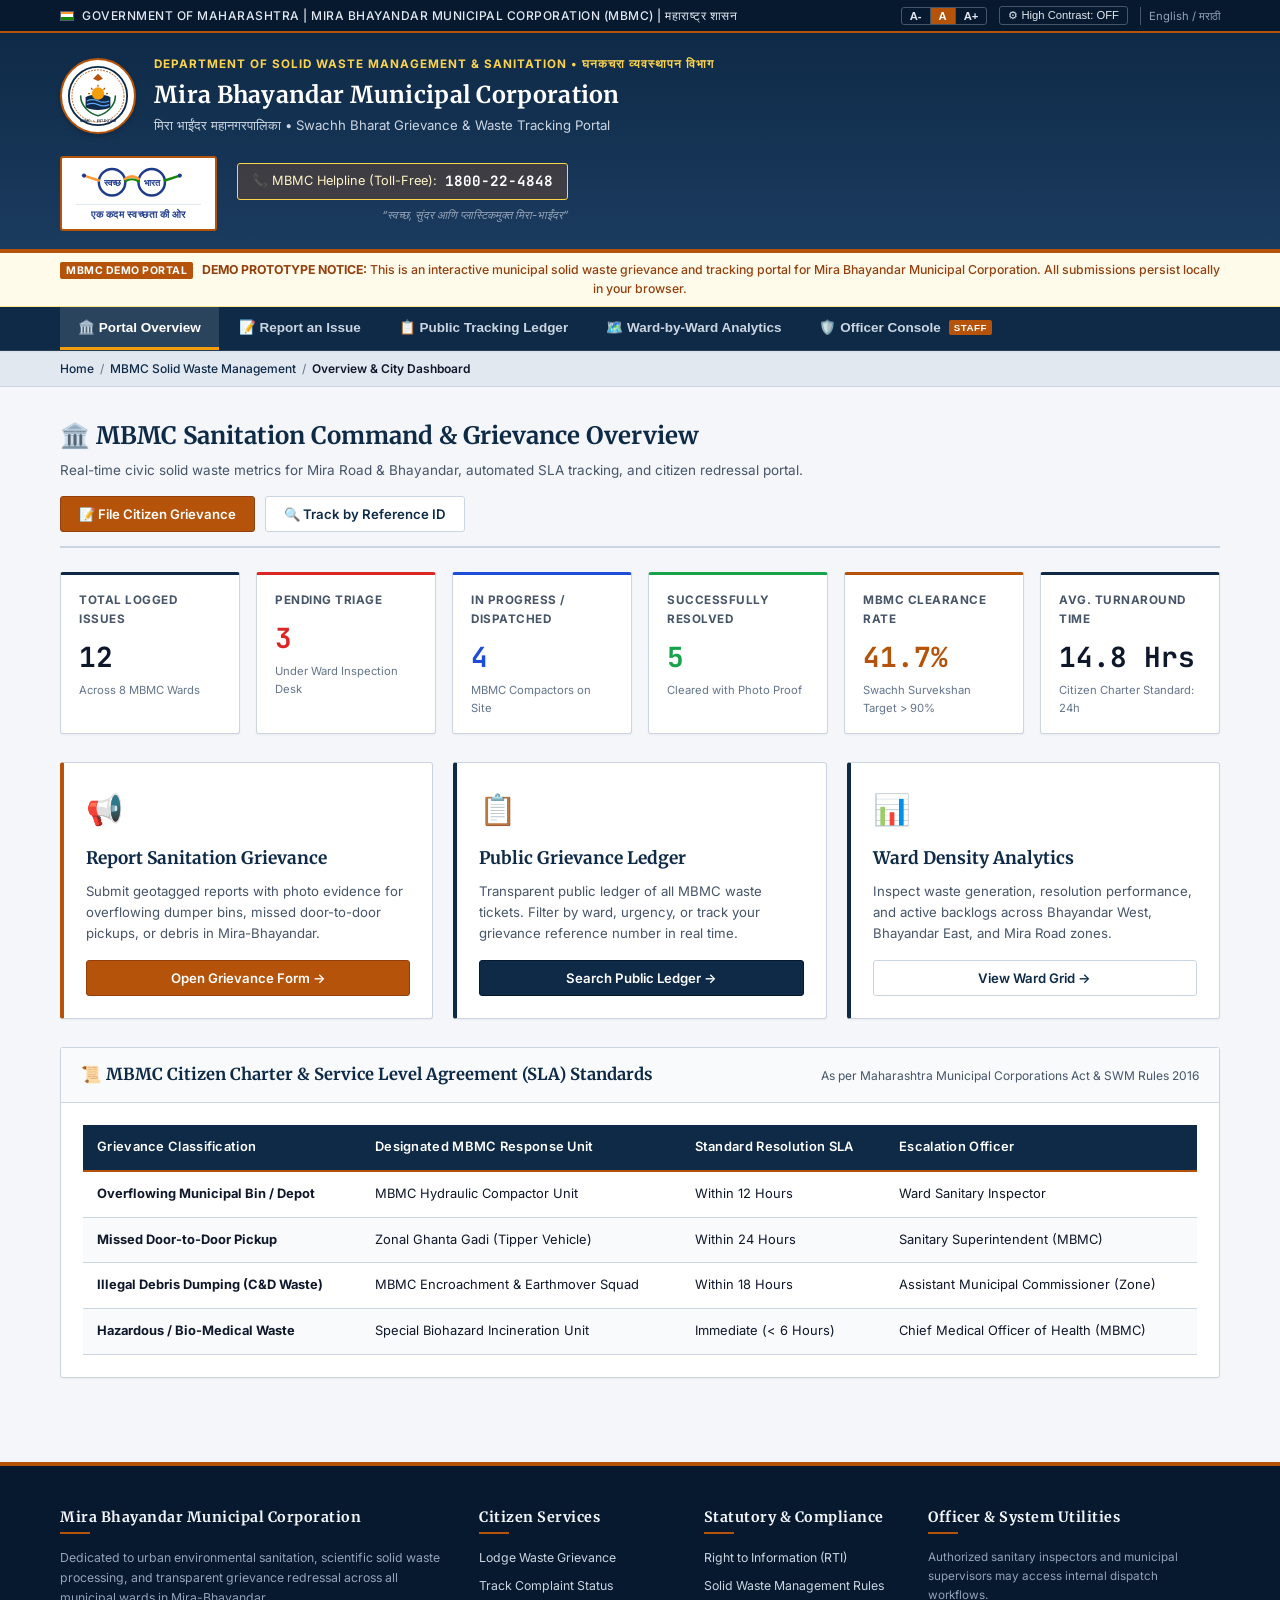
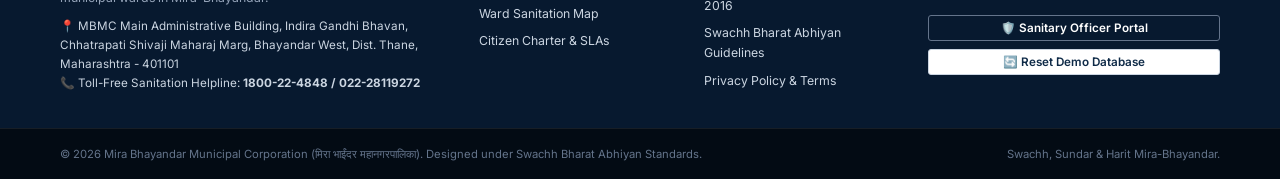
==== index.html @ be64808c "first upload" ====
<!DOCTYPE html>
<html lang="en" data-font-size="md">
<head>
  <meta charset="UTF-8">
  <meta name="viewport" content="width=device-width, initial-scale=1.0">
  <title>Mira Bhayandar Municipal Corporation - Solid Waste Management & Grievance Portal</title>
  <meta name="description" content="Official Mira Bhayandar Municipal Corporation (MBMC) Solid Waste Management Portal - Citizen Grievance Filing, Swachh Bharat Public Tracking Ledger, and Sanitary Inspector Live Monitoring System.">
  <meta name="theme-color" content="#07192f">
  
  <!-- Fonts -->
  <link rel="preconnect" href="https://fonts.googleapis.com">
  <link rel="preconnect" href="https://fonts.gstatic.com" crossorigin>
  <link href="https://fonts.googleapis.com/css2?family=Cinzel:wght@600;700;800&family=Inter:wght@400;500;600;700&family=JetBrains+Mono:wght@500;700&family=Merriweather:ital,wght@0,400;0,700;1,300&display=swap" rel="stylesheet">
  
  <!-- Styles -->
  <link rel="stylesheet" href="styles.css">
</head>
<body>
  <!-- Accessibility Skip Link -->
  <a href="#mainContent" class="skip-link">Skip to main government portal content</a>

  <!-- 1. Top Government Hierarchy & Accessibility Strip -->
  <aside class="gov-top-bar" aria-label="Official Government Header Ribbon">
    <div class="container">
      <div class="gov-hierarchy-strip">
        <span class="gov-flag-icon" title="National Civic Identity">
          <span class="flag-stripe-1"></span>
          <span class="flag-stripe-2"></span>
          <span class="flag-stripe-3"></span>
        </span>
        <span>GOVERNMENT OF MAHARASHTRA | MIRA BHAYANDAR MUNICIPAL CORPORATION (MBMC) | महाराष्ट्र शासन</span>
      </div>

      <div class="gov-accessibility-controls">
        <div class="acc-btn-group" role="group" aria-label="Font scale adjustment">
          <button class="acc-btn" id="fontScaleSm" title="Decrease font size">A-</button>
          <button class="acc-btn active" id="fontScaleMd" title="Standard font size">A</button>
          <button class="acc-btn" id="fontScaleLg" title="Increase font size">A+</button>
        </div>

        <button class="theme-toggle-btn" id="themeToggleBtn" title="Toggle high-contrast accessibility view">
          ⚙ High Contrast: OFF
        </button>

        <span style="font-size: 0.75rem; color: #94a3b8; border-left: 1px solid #475569; padding-left: 8px;">
          English / मराठी
        </span>
      </div>
    </div>
  </aside>

  <!-- 2. Official Portal Header with MBMC Crest & Clean India (Swachh Bharat) Logo -->
  <header class="gov-header" role="banner">
    <div class="container">
      <div class="header-content">
        <!-- Left: MBMC Emblem & Titles -->
        <div class="header-branding">
          <div class="emblem-wrapper" aria-hidden="true" title="Official Seal of Mira Bhayandar Municipal Corporation">
            <!-- Official MBMC Municipal Crest Emblem SVG -->
            <svg class="emblem-svg" viewBox="0 0 100 100" fill="none" xmlns="http://www.w3.org/2000/svg">
              <circle cx="50" cy="50" r="47" stroke="#0e2a47" stroke-width="3" fill="#ffffff"/>
              <circle cx="50" cy="50" r="42" stroke="#b45309" stroke-width="1.5" stroke-dasharray="3 2"/>
              <!-- Circular Seal Text Arc -->
              <path id="crestArcTop" d="M 18,50 A 32,32 0 1,1 82,50" fill="none"/>
              <path id="crestArcBottom" d="M 82,50 A 32,32 0 0,1 18,50" fill="none"/>
              <!-- Central Urban & Coastal Crest (Mira-Bhayandar Creek & Rising Sun) -->
              <path d="M30 52 C38 46, 62 46, 70 52 L70 68 C60 74, 40 74, 30 68 Z" fill="#0e2a47"/>
              <!-- Rising Sun -->
              <circle cx="50" cy="46" r="10" fill="#f59e0b"/>
              <path d="M50 32 L50 35 M39 37 L41 40 M61 37 L59 40 M34 46 L37 46 M66 46 L63 46" stroke="#b45309" stroke-width="2"/>
              <!-- Blue Marine Waves -->
              <path d="M32 58 Q 41 54, 50 58 T 68 58 M32 64 Q 41 60, 50 64 T 68 64" stroke="#60a5fa" stroke-width="2" fill="none"/>
              <!-- Floral Garland Wreath -->
              <path d="M22 50 C22 66, 36 78, 50 82 C64 78, 78 66, 78 50" stroke="#166534" stroke-width="2.5" fill="none" stroke-linecap="round"/>
              <!-- Top Kalash / Crown -->
              <path d="M42 22 L50 14 L58 22 L50 26 Z" fill="#b45309"/>
              <text x="50" y="92" font-family="'Inter', sans-serif" font-size="5.5" font-weight="bold" fill="#0e2a47" text-anchor="middle" letter-spacing="0.5">MBMC • ESTD 2002</text>
            </svg>
          </div>

          <div class="header-titles">
            <span class="gov-sub-title">DEPARTMENT OF SOLID WASTE MANAGEMENT & SANITATION • घनकचरा व्यवस्थापन विभाग</span>
            <h1 class="gov-main-title">Mira Bhayandar Municipal Corporation</h1>
            <span class="gov-department-title">मिरा भाईंदर महानगरपालिका • Swachh Bharat Grievance & Waste Tracking Portal</span>
          </div>
        </div>

        <!-- Right: Clean India Logo & Helpline Badge -->
        <div class="header-meta-group">
          <!-- Official Clean India / Swachh Bharat Mission Logo -->
          <div class="clean-india-logo-box" title="Clean India Mission / स्वच्छ भारत अभियान">
            <svg class="clean-india-svg" viewBox="0 0 140 46" fill="none" xmlns="http://www.w3.org/2000/svg">
              <!-- Gandhi's Iconic Round Spectacles -->
              <!-- Left Circle (Lens) with 'स्वच्छ' -->
              <circle cx="38" cy="22" r="16" stroke="#1e3a8a" stroke-width="3" fill="#ffffff"/>
              <text x="38" y="27" font-family="'Inter', 'Arial', sans-serif" font-size="11" font-weight="900" fill="#1e3a8a" text-anchor="middle">स्वच्छ</text>
              
              <!-- Right Circle (Lens) with 'भारत' -->
              <circle cx="86" cy="22" r="16" stroke="#1e3a8a" stroke-width="3" fill="#ffffff"/>
              <text x="86" y="27" font-family="'Inter', 'Arial', sans-serif" font-size="11" font-weight="900" fill="#1e3a8a" text-anchor="middle">भारत</text>
              
              <!-- Spectacle Bridge in Saffron / White / Green -->
              <path d="M54 18 Q 62 12, 70 18" stroke="#ff9933" stroke-width="3.5" stroke-linecap="round" fill="none"/>
              <path d="M54 21 Q 62 16, 70 21" stroke="#138808" stroke-width="2.5" stroke-linecap="round" fill="none"/>
              
              <!-- Left & Right Temples / Frame Arms -->
              <path d="M22 20 L4 14" stroke="#ff9933" stroke-width="3" stroke-linecap="round"/>
              <path d="M102 20 L120 14" stroke="#138808" stroke-width="3" stroke-linecap="round"/>
              <circle cx="4" cy="14" r="2.5" fill="#1e3a8a"/>
              <circle cx="120" cy="14" r="2.5" fill="#1e3a8a"/>
            </svg>
            <div class="clean-india-tagline">एक कदम स्वच्छता की ओर</div>
          </div>

          <div class="header-meta">
            <div class="emergency-helpline-badge">
              <span>📞 MBMC Helpline (Toll-Free):</span>
              <span class="helpline-number">1800-22-4848</span>
            </div>
            <span class="header-tagline">“स्वच्छ, सुंदर आणि प्लास्टिकमुक्त मिरा-भाईंदर”</span>
          </div>
        </div>
      </div>
    </div>
  </header>

  <!-- 3. Prototype Disclaimer Banner -->
  <section class="gov-disclaimer-strip" role="region" aria-label="Demonstration Notice">
    <div class="container">
      <span class="disclaimer-badge">MBMC Demo Portal</span>
      <strong>DEMO PROTOTYPE NOTICE:</strong> This is an interactive municipal solid waste grievance and tracking portal for Mira Bhayandar Municipal Corporation. All submissions persist locally in your browser.
    </div>
  </section>

  <!-- 4. Navigation Menu -->
  <nav class="gov-navbar" aria-label="Portal Primary Navigation">
    <div class="container">
      <ul class="nav-tabs-list" role="tablist">
        <li class="nav-tab-item" role="presentation">
          <button class="nav-tab-link active" data-view="overview" role="tab" aria-selected="true">
            🏛️ Portal Overview
          </button>
        </li>
        <li class="nav-tab-item" role="presentation">
          <button class="nav-tab-link" data-view="report" role="tab" aria-selected="false">
            📝 Report an Issue
          </button>
        </li>
        <li class="nav-tab-item" role="presentation">
          <button class="nav-tab-link" data-view="ledger" role="tab" aria-selected="false">
            📋 Public Tracking Ledger
          </button>
        </li>
        <li class="nav-tab-item" role="presentation">
          <button class="nav-tab-link" data-view="analytics" role="tab" aria-selected="false">
            🗺️ Ward-by-Ward Analytics
          </button>
        </li>
        <li class="nav-tab-item" role="presentation">
          <button class="nav-tab-link" data-view="officer" role="tab" aria-selected="false">
            🛡️ Officer Console <span class="officer-badge-nav">Staff</span>
          </button>
        </li>
      </ul>
    </div>
  </nav>

  <!-- Breadcrumbs -->
  <div class="breadcrumb-bar" aria-label="Breadcrumb trail">
    <div class="container">
      <ol class="breadcrumb-list">
        <li class="breadcrumb-item"><a href="javascript:void(0)" onclick="app.switchView('overview')">Home</a></li>
        <li class="breadcrumb-separator">/</li>
        <li class="breadcrumb-item"><a href="javascript:void(0)" onclick="app.switchView('overview')">MBMC Solid Waste Management</a></li>
        <li class="breadcrumb-separator">/</li>
        <li class="breadcrumb-item active" id="breadcrumbCurrent">Overview & City Dashboard</li>
      </ol>
    </div>
  </div>

  <!-- 5. Main Application Content Area -->
  <main class="main-content" id="mainContent">
    <div class="container">

      <!-- ==========================================
           VIEW 1: PORTAL OVERVIEW & CITY STATS
           ========================================== -->
      <section class="portal-view active-view" id="view-overview" aria-labelledby="headingOverview">
        <div class="gov-page-header">
          <div class="page-title-group">
            <h1 id="headingOverview">🏛️ MBMC Sanitation Command & Grievance Overview</h1>
            <p>Real-time civic solid waste metrics for Mira Road & Bhayandar, automated SLA tracking, and citizen redressal portal.</p>
          </div>
          <div class="page-actions">
            <button class="gov-btn gov-btn-gold" data-navigate-view="report">
              📝 File Citizen Grievance
            </button>
            <button class="gov-btn gov-btn-secondary" data-navigate-view="ledger">
              🔍 Track by Reference ID
            </button>
          </div>
        </div>

        <!-- Municipal KPIs Grid -->
        <div class="stats-summary-grid" aria-label="Municipal Key Performance Indicators">
          <div class="kpi-card">
            <div class="kpi-label">Total Logged Issues</div>
            <div class="kpi-value" id="kpiTotal">12</div>
            <div class="kpi-subtext">Across 8 MBMC Wards</div>
          </div>
          <div class="kpi-card kpi-pending">
            <div class="kpi-label">Pending Triage</div>
            <div class="kpi-value" id="kpiPending" style="color: var(--urgency-critical);">3</div>
            <div class="kpi-subtext">Under Ward Inspection Desk</div>
          </div>
          <div class="kpi-card kpi-progress">
            <div class="kpi-label">In Progress / Dispatched</div>
            <div class="kpi-value" id="kpiProgress" style="color: var(--gov-blue-accent);">4</div>
            <div class="kpi-subtext">MBMC Compactors on Site</div>
          </div>
          <div class="kpi-card kpi-resolved">
            <div class="kpi-label">Successfully Resolved</div>
            <div class="kpi-value" id="kpiResolved" style="color: #16a34a;">5</div>
            <div class="kpi-subtext">Cleared with Photo Proof</div>
          </div>
          <div class="kpi-card kpi-rate">
            <div class="kpi-label">MBMC Clearance Rate</div>
            <div class="kpi-value" id="kpiRate" style="color: var(--gov-gold);">41.7%</div>
            <div class="kpi-subtext">Swachh Survekshan Target > 90%</div>
          </div>
          <div class="kpi-card">
            <div class="kpi-label">Avg. Turnaround Time</div>
            <div class="kpi-value" id="kpiAvgTime">14.8 Hrs</div>
            <div class="kpi-subtext">Citizen Charter Standard: 24h</div>
          </div>
        </div>

        <!-- Quick Action Cards -->
        <div class="quick-actions-grid">
          <div class="action-card card-accent-gold">
            <div>
              <div class="action-card-icon">📢</div>
              <h3>Report Sanitation Grievance</h3>
              <p>Submit geotagged reports with photo evidence for overflowing dumper bins, missed door-to-door pickups, or debris in Mira-Bhayandar.</p>
            </div>
            <button class="gov-btn gov-btn-gold" data-navigate-view="report">
              Open Grievance Form &rarr;
            </button>
          </div>

          <div class="action-card">
            <div>
              <div class="action-card-icon">📋</div>
              <h3>Public Grievance Ledger</h3>
              <p>Transparent public ledger of all MBMC waste tickets. Filter by ward, urgency, or track your grievance reference number in real time.</p>
            </div>
            <button class="gov-btn gov-btn-primary" data-navigate-view="ledger">
              Search Public Ledger &rarr;
            </button>
          </div>

          <div class="action-card">
            <div>
              <div class="action-card-icon">📊</div>
              <h3>Ward Density Analytics</h3>
              <p>Inspect waste generation, resolution performance, and active backlogs across Bhayandar West, Bhayandar East, and Mira Road zones.</p>
            </div>
            <button class="gov-btn gov-btn-secondary" data-navigate-view="analytics">
              View Ward Grid &rarr;
            </button>
          </div>
        </div>

        <!-- Citizen Charter Commitment Section -->
        <div class="gov-card">
          <div class="gov-card-header">
            <h2 class="gov-card-title">📜 MBMC Citizen Charter & Service Level Agreement (SLA) Standards</h2>
            <span style="font-size: 0.8rem; color: var(--text-muted);">As per Maharashtra Municipal Corporations Act & SWM Rules 2016</span>
          </div>
          <div class="gov-card-body">
            <div class="gov-table-wrapper">
              <table class="gov-table">
                <thead>
                  <tr>
                    <th>Grievance Classification</th>
                    <th>Designated MBMC Response Unit</th>
                    <th>Standard Resolution SLA</th>
                    <th>Escalation Officer</th>
                  </tr>
                </thead>
                <tbody>
                  <tr>
                    <td><strong>Overflowing Municipal Bin / Depot</strong></td>
                    <td>MBMC Hydraulic Compactor Unit</td>
                    <td>Within 12 Hours</td>
                    <td>Ward Sanitary Inspector</td>
                  </tr>
                  <tr>
                    <td><strong>Missed Door-to-Door Pickup</strong></td>
                    <td>Zonal Ghanta Gadi (Tipper Vehicle)</td>
                    <td>Within 24 Hours</td>
                    <td>Sanitary Superintendent (MBMC)</td>
                  </tr>
                  <tr>
                    <td><strong>Illegal Debris Dumping (C&D Waste)</strong></td>
                    <td>MBMC Encroachment & Earthmover Squad</td>
                    <td>Within 18 Hours</td>
                    <td>Assistant Municipal Commissioner (Zone)</td>
                  </tr>
                  <tr>
                    <td><strong>Hazardous / Bio-Medical Waste</strong></td>
                    <td>Special Biohazard Incineration Unit</td>
                    <td>Immediate (< 6 Hours)</td>
                    <td>Chief Medical Officer of Health (MBMC)</td>
                  </tr>
                </tbody>
              </table>
            </div>
          </div>
        </div>
      </section>

      <!-- ==========================================
           VIEW 2: CITIZEN REPORT AN ISSUE
           ========================================== -->
      <section class="portal-view" id="view-report" aria-labelledby="headingReport">
        <div class="gov-page-header">
          <div class="page-title-group">
            <h1 id="headingReport">📝 Citizen Grievance Redressal Form (Report Waste)</h1>
            <p>Lodge an official civic grievance regarding solid waste management, littering, or bin maintenance in Mira-Bhayandar.</p>
          </div>
        </div>

        <div class="gov-alert gov-alert-info" role="alert">
          <span style="font-size: 1.2rem;">ℹ️</span>
          <div>
            <strong>Official Submission Notice:</strong> Every grievance filed generates an authentic MBMC Reference ID (e.g. <code>MBMC-2026-00231</code>). You will receive an official acknowledgement receipt to monitor inspection and clearance.
          </div>
        </div>

        <form id="citizenReportForm" class="gov-card" style="padding: 24px;">
          
          <!-- Section 1: Grievant Contact Information -->
          <div class="form-section-block">
            <div class="form-section-legend">
              <span>👤 1. Grievant Identification Details</span>
            </div>

            <div class="form-group" style="margin-bottom: 12px;">
              <label class="form-checkbox-label">
                <input type="checkbox" id="isAnonymous">
                <strong>File Anonymously</strong> (Do not display citizen personal identity on the public tracking ledger)
              </label>
            </div>

            <div class="form-grid-2col">
              <div class="form-group" id="citizenNameGroup">
                <label for="citizenName" class="form-label">Full Name of Citizen / Grievant</label>
                <input type="text" id="citizenName" class="form-input" placeholder="e.g. Anand Kulkarni" autocomplete="name">
                <span class="form-helper-text">Official name for municipal communication records</span>
              </div>

              <div class="form-group" id="citizenPhoneGroup">
                <label for="citizenPhone" class="form-label">Mobile Contact Number (For SMS Status Updates)</label>
                <input type="tel" id="citizenPhone" class="form-input" placeholder="e.g. +91 98201 23456" autocomplete="tel">
                <span class="form-helper-text">SMS alert dispatched when MBMC sanitation crew clears the site</span>
              </div>
            </div>
          </div>

          <!-- Section 2: Ward & Location -->
          <div class="form-section-block">
            <div class="form-section-legend">
              <span>📍 2. MBMC Ward Location & Landmark Details</span>
            </div>

            <div class="form-grid-2col">
              <div class="form-group">
                <label for="reportWard" class="form-label">
                  Municipal Ward / Administrative Zone <span class="form-label-required">*</span>
                </label>
                <select id="reportWard" class="form-select" required>
                  <option value="" disabled selected>-- Select MBMC Ward --</option>
                  <option value="Ward 1 - Bhayandar West (Uttan / Rai / Morva)">Ward 1 - Bhayandar West (Uttan Coastal / Rai / Morva)</option>
                  <option value="Ward 2 - Bhayandar West (Maxus Mall / 60 Feet Rd)">Ward 2 - Bhayandar West (Maxus Mall / 60 Feet Rd / Mandvi)</option>
                  <option value="Ward 3 - Bhayandar East (Station Rd / Jesal Park)">Ward 3 - Bhayandar East (Station Rd / Jesal Park / Navghar)</option>
                  <option value="Ward 4 - Bhayandar East (Indralok / Cabin Rd)">Ward 4 - Bhayandar East (Indralok / Cabin Rd / Goddev)</option>
                  <option value="Ward 5 - Mira Road East (Naya Nagar / Shanti Nagar)">Ward 5 - Mira Road East (Naya Nagar / Shanti Nagar / Lodha)</option>
                  <option value="Ward 6 - Mira Road East (Kanakia / Beverly Park)">Ward 6 - Mira Road East (Kanakia Park / Beverly Park / Jangid)</option>
                  <option value="Ward 7 - Mira Road East (Kashimira / WE Highway)">Ward 7 - Mira Road East (Kashimira / Western Express Highway / Hatkesh)</option>
                  <option value="Ward 8 - Mira Road (Silver Park / Poonam Sagar)">Ward 8 - Mira Road (Silver Park / Poonam Sagar / Pleasant Park)</option>
                </select>
                <span class="form-helper-text">Assigns grievance to designated MBMC Zonal Sanitary Inspector</span>
              </div>

              <div class="form-group">
                <label for="reportLocation" class="form-label">
                  Exact Street Address / Prominent Landmark <span class="form-label-required">*</span>
                </label>
                <div class="input-with-button">
                  <input type="text" id="reportLocation" class="form-input" placeholder="e.g. Near Maxus Mall Flyover, 60 Feet Road, Bhayandar West" required>
                  <button type="button" class="gov-btn gov-btn-secondary" id="gpsHelperBtn" style="white-space: nowrap;">
                    📍 Detect GPS
                  </button>
                </div>
                <span class="form-helper-text">Specific landmark aids MBMC compactor trucks in locating the garbage site</span>
              </div>
            </div>
          </div>

          <!-- Section 3: Issue Classification & Urgency -->
          <div class="form-section-block">
            <div class="form-section-legend">
              <span>🗑️ 3. Waste Category & Urgency Classification</span>
            </div>

            <div class="form-grid-2col">
              <div class="form-group">
                <label for="reportCategory" class="form-label">
                  Primary Grievance Category <span class="form-label-required">*</span>
                </label>
                <select id="reportCategory" class="form-select" required>
                  <option value="" disabled selected>-- Select Grievance Type --</option>
                  <option value="Overflowing Municipal Bin">🗑️ Overflowing Municipal Bin / Community Depot</option>
                  <option value="Missed Garbage Pickup">🚛 Missed Door-to-Door Ghanta Gadi Pickup</option>
                  <option value="Illegal Dumping / Debris">⚠️ Illegal Debris / Construction Material Dumping</option>
                  <option value="Damaged / Missing Bin">🔧 Damaged or Stolen Public Litter Bin</option>
                  <option value="Hazardous / Medical Waste">☣️ Hazardous / Bio-Medical Clinic Waste</option>
                  <option value="Blocked Storm Drain Silt">🌊 Blocked Gutter / Roadside Nallah Silt Overflow</option>
                </select>
              </div>

              <div class="form-group">
                <label class="form-label">
                  Civic Priority / Urgency Level <span class="form-label-required">*</span>
                </label>
                <div class="urgency-radio-grid">
                  <label class="urgency-radio-label">
                    <input type="radio" name="reportUrgency" value="Low">
                    <span><strong>Low</strong> (48h SLA)</span>
                  </label>
                  <label class="urgency-radio-label selected-medium">
                    <input type="radio" name="reportUrgency" value="Medium" checked>
                    <span><strong>Medium</strong> (24h SLA)</span>
                  </label>
                  <label class="urgency-radio-label">
                    <input type="radio" name="reportUrgency" value="High">
                    <span><strong>High</strong> (12h SLA)</span>
                  </label>
                  <label class="urgency-radio-label">
                    <input type="radio" name="reportUrgency" value="Critical">
                    <span style="color: var(--urgency-critical);"><strong>Critical</strong> (6h SLA)</span>
                  </label>
                </div>
              </div>
            </div>

            <div class="form-group">
              <label for="reportDescription" class="form-label">
                Detailed Incident Description & Remarks <span class="form-label-required">*</span>
              </label>
              <textarea id="reportDescription" class="form-textarea" placeholder="Please describe the issue in detail: how long the waste has accumulated, approximate volume, whether stray animals or odor are present..." required></textarea>
            </div>
          </div>

          <!-- Section 4: Photographic Evidence -->
          <div class="form-section-block">
            <div class="form-section-legend">
              <span>📷 4. Photographic Evidence (Optional / Recommended)</span>
            </div>

            <div class="upload-dropzone" id="uploadDropzone" tabindex="0" role="button" aria-label="Upload site photo">
              <input type="file" id="reportPhoto" accept="image/*" style="display: none;">
              <div class="upload-dropzone-inner">
                <div style="font-size: 2rem;">📸</div>
                <div style="font-weight: 600; color: var(--gov-navy);">Click to Upload Photo or Drag & Drop File Here</div>
                <div style="font-size: 0.78rem; color: var(--text-muted);">Supports JPG, PNG, WebP (Max 5MB). Photo geotag is embedded automatically.</div>
              </div>
            </div>

            <div class="upload-preview-container" id="uploadPreviewContainer">
              <img src="" alt="Evidence Preview" class="upload-preview-img" id="uploadPreviewImg">
              <div class="upload-preview-meta" id="uploadPreviewMeta"></div>
              <button type="button" class="gov-btn gov-btn-secondary gov-btn-sm" id="removePhotoBtn">Remove Photo</button>
            </div>
          </div>

          <!-- Submit Buttons -->
          <div style="display: flex; justify-content: space-between; align-items: center; flex-wrap: wrap; gap: 12px; margin-top: 10px;">
            <div style="font-size: 0.78rem; color: var(--text-light);">
              By submitting, you certify that this information is accurate under MBMC public grievance regulations.
            </div>
            <div style="display: flex; gap: 10px;">
              <button type="reset" class="gov-btn gov-btn-secondary">Clear Form</button>
              <button type="submit" class="gov-btn gov-btn-gold">
                🏛️ Submit Grievance to MBMC
              </button>
            </div>
          </div>

        </form>
      </section>

      <!-- ==========================================
           VIEW 3: PUBLIC TRACKING LEDGER
           ========================================== -->
      <section class="portal-view" id="view-ledger" aria-labelledby="headingLedger">
        <div class="gov-page-header">
          <div class="page-title-group">
            <h1 id="headingLedger">📋 MBMC Public Waste Grievance Tracking Ledger</h1>
            <p>Transparent public municipal ledger. Search and verify live field status across Mira Road and Bhayandar.</p>
          </div>
          <div class="page-actions">
            <button class="gov-btn gov-btn-secondary" id="exportCsvBtn" title="Download official ledger CSV">
              📥 Export Ledger (CSV)
            </button>
            <button class="gov-btn gov-btn-secondary" id="printLedgerBtn" title="Print official ledger document">
              🖨️ Print Ledger
            </button>
          </div>
        </div>

        <!-- Filter & Search Toolbar -->
        <div class="ledger-filter-card">
          <div class="filter-grid">
            <div class="form-group" style="margin-bottom: 0;">
              <label for="ledgerSearch" class="form-label">Search Reference ID / Location / Keyword</label>
              <input type="text" id="ledgerSearch" class="form-input" placeholder="e.g. MBMC-2026-00101, Kanakia, Maxus, Uttan...">
            </div>

            <div class="form-group" style="margin-bottom: 0;">
              <label for="filterWard" class="form-label">Filter by MBMC Ward</label>
              <select id="filterWard" class="form-select">
                <option value="All">All MBMC Wards</option>
                <option value="Ward 1">Ward 1 (Uttan / Rai / Morva)</option>
                <option value="Ward 2">Ward 2 (Maxus Mall / 60 Feet Rd)</option>
                <option value="Ward 3">Ward 3 (Station Rd / Jesal Park)</option>
                <option value="Ward 4">Ward 4 (Indralok / Cabin Rd)</option>
                <option value="Ward 5">Ward 5 (Naya Nagar / Shanti Nagar)</option>
                <option value="Ward 6">Ward 6 (Kanakia / Beverly Park)</option>
                <option value="Ward 7">Ward 7 (Kashimira / WE Highway)</option>
                <option value="Ward 8">Ward 8 (Silver Park / Poonam Sagar)</option>
              </select>
            </div>

            <div class="form-group" style="margin-bottom: 0;">
              <label for="filterStatus" class="form-label">Filter by Status</label>
              <select id="filterStatus" class="form-select">
                <option value="All">All Statuses</option>
                <option value="Pending">Pending Review</option>
                <option value="In Progress">In Progress</option>
                <option value="Resolved">Resolved</option>
              </select>
            </div>

            <div class="form-group" style="margin-bottom: 0;">
              <label for="filterUrgency" class="form-label">Filter Priority</label>
              <select id="filterUrgency" class="form-select">
                <option value="All">All Priorities</option>
                <option value="Critical">Critical</option>
                <option value="High">High</option>
                <option value="Medium">Medium</option>
                <option value="Low">Low</option>
              </select>
            </div>

            <div style="display: flex; gap: 8px;">
              <button type="button" class="gov-btn gov-btn-secondary" id="filterResetBtn" title="Clear search filters">
                Reset
              </button>
            </div>
          </div>
        </div>

        <!-- Ledger Table -->
        <div class="gov-card">
          <div class="gov-card-header">
            <h2 class="gov-card-title">
              <span>🏛️ Registered MBMC Waste Grievances</span>
            </h2>
            <span class="status-badge status-in-progress" id="ledgerCountBadge">12 Records</span>
          </div>

          <div class="ledger-table-wrapper">
            <table class="gov-table" aria-label="Municipal Waste Reports Table">
              <thead>
                <tr>
                  <th>Reference ID</th>
                  <th>Ward & Street Location</th>
                  <th>Waste Category</th>
                  <th>Priority</th>
                  <th>Status</th>
                  <th>Date Logged</th>
                  <th style="text-align: right;">Action</th>
                </tr>
              </thead>
              <tbody id="ledgerTableBody">
                <!-- Dynamically Rendered by app.js -->
              </tbody>
            </table>
          </div>
        </div>
      </section>

      <!-- ==========================================
           VIEW 4: WARD-BY-WARD ANALYTICS
           ========================================== -->
      <section class="portal-view" id="view-analytics" aria-labelledby="headingAnalytics">
        <div class="gov-page-header">
          <div class="page-title-group">
            <h1 id="headingAnalytics">🗺️ MBMC Ward-by-Ward Waste Density & SLA Grid</h1>
            <p>Zonal overview of grievance volume, active waste backlogs, and clearance resolution rates across Mira-Bhayandar.</p>
          </div>
        </div>

        <div class="gov-alert gov-alert-warning" role="region" aria-label="Zonal Alert Notice">
          <span>⚠️</span>
          <div>
            <strong>High-Density Priority Alert:</strong> Kashimira Highway Corridor (Ward 7) and Bhayandar Station Market (Ward 3) currently exhibit elevated waste influx. MBMC compactors are operating on 8-hour continuous shifts.
          </div>
        </div>

        <!-- Dynamic Ward Cards Grid -->
        <div class="ward-overview-grid" id="wardGridContainer">
          <!-- Dynamically generated by app.js -->
        </div>
      </section>

      <!-- ==========================================
           VIEW 5: SANITARY INSPECTOR CONSOLE
           ========================================== -->
      <section class="portal-view" id="view-officer" aria-labelledby="headingOfficer">
        <div class="gov-page-header">
          <div class="page-title-group">
            <h1 id="headingOfficer">🛡️ MBMC Sanitary Inspector & Staff Management Console</h1>
            <p>Internal operational console for dispatching MBMC compactor trucks, assigning teams, and updating clearance status.</p>
          </div>
          <div class="page-actions">
            <button class="gov-btn gov-btn-gold" id="officerToggleBtn">
              🛡️ Sanitary Officer Access
            </button>
          </div>
        </div>

        <!-- Officer Session Banner -->
        <div class="officer-auth-panel">
          <div class="officer-badge-info">
            <div class="officer-avatar-box">👮</div>
            <div class="officer-details">
              <h3>Officer S. K. Verma (SI-04)</h3>
              <p>Senior Sanitary Inspector | Zone 1 (Bhayandar) & Zone 2 (Mira Road) Solid Waste Management</p>
              <div style="margin-top: 6px; font-size: 0.75rem; color: #fcd34d;">
                Duty Shift: Morning Operational Desk (06:00 - 18:00) | Station: MBMC Indira Gandhi Bhavan HQ
              </div>
            </div>
          </div>
          <div>
            <span class="status-badge" id="officerStatusBadge" style="background: var(--gov-gold); color: #ffffff; font-size: 0.8rem; padding: 6px 12px;">
              OFFICER CONSOLE: ACTIVE
            </span>
          </div>
        </div>

        <!-- Staff Action Table -->
        <div class="gov-card">
          <div class="gov-card-header">
            <h2 class="gov-card-title">⚡ Assigned Grievances Awaiting Field Clearance</h2>
            <span style="font-size: 0.8rem; color: var(--text-muted);">Click 'Manage Status' to update workflow</span>
          </div>

          <div class="ledger-table-wrapper">
            <table class="gov-table">
              <thead>
                <tr>
                  <th>Reference ID</th>
                  <th>Ward & Street</th>
                  <th>Category / Priority</th>
                  <th>Current Status</th>
                  <th>Assigned Vehicle / Crew</th>
                  <th style="text-align: right;">Action</th>
                </tr>
              </thead>
              <tbody id="officerLedgerTableBody">
                <!-- Dynamically populated -->
              </tbody>
            </table>
          </div>
        </div>
      </section>

    </div>
  </main>

  <!-- ==========================================
       MODAL 1: GRIEVANCE ACKNOWLEDGEMENT RECEIPT
       ========================================== -->
  <div class="gov-modal-backdrop" id="receiptModal" role="dialog" aria-modal="true" aria-labelledby="receiptModalTitle">
    <div class="gov-modal-container">
      <div class="gov-modal-header">
        <h2 id="receiptModalTitle">🏛️ Official Grievance Acknowledgement</h2>
        <button class="modal-close-btn" data-close-modal aria-label="Close modal">&times;</button>
      </div>
      <div class="gov-modal-body" id="receiptModalBody">
        <!-- Injected via app.js -->
      </div>
      <div class="gov-modal-footer">
        <button class="gov-btn gov-btn-secondary" id="copyRefIdBtn">📋 Copy Reference ID</button>
        <button class="gov-btn gov-btn-secondary" onclick="window.print()">🖨️ Print Receipt</button>
        <button class="gov-btn gov-btn-gold" id="trackInLedgerBtn">🔍 Track Status in Ledger</button>
      </div>
    </div>
  </div>

  <!-- ==========================================
       MODAL 2: TICKET DETAILS & AUDIT TRAIL
       ========================================== -->
  <div class="gov-modal-backdrop" id="detailModal" role="dialog" aria-modal="true" aria-labelledby="detailModalTitle">
    <div class="gov-modal-container">
      <div class="gov-modal-header">
        <h2 id="detailModalTitle">📋 Grievance Dossier & Audit Timeline</h2>
        <button class="modal-close-btn" data-close-modal aria-label="Close modal">&times;</button>
      </div>
      <div class="gov-modal-body" id="detailModalBody">
        <!-- Injected via app.js -->
      </div>
      <div class="gov-modal-footer">
        <button class="gov-btn gov-btn-secondary" data-close-modal>Close Dossier</button>
      </div>
    </div>
  </div>

  <!-- ==========================================
       MODAL 3: OFFICER STATUS UPDATE MODAL
       ========================================== -->
  <div class="gov-modal-backdrop" id="officerActionModal" role="dialog" aria-modal="true" aria-labelledby="officerModalTitle">
    <div class="gov-modal-container">
      <div class="gov-modal-header">
        <h2 id="officerModalTitle">⚙️ Update Grievance Status & Crew Assignment</h2>
        <button class="modal-close-btn" data-close-modal aria-label="Close modal">&times;</button>
      </div>
      <form id="officerStatusUpdateForm">
        <div class="gov-modal-body">
          <div style="margin-bottom: 14px; font-size: 0.9rem;">
            Updating Grievance Record: <strong id="officerModalRefId" style="font-family: var(--font-mono); color: var(--gov-navy);">MBMC-2026-XXXX</strong>
          </div>

          <div class="form-group">
            <label for="officerStatusSelect" class="form-label">Workflow Status <span class="form-label-required">*</span></label>
            <select id="officerStatusSelect" class="form-select" required>
              <option value="Pending">Pending (Under Triage)</option>
              <option value="In Progress">In Progress (Crew Dispatched)</option>
              <option value="Resolved">Resolved (Cleared & Verified)</option>
            </select>
          </div>

          <div class="form-group">
            <label for="officerCrewInput" class="form-label">Assigned Vehicle / Crew Unit</label>
            <input type="text" id="officerCrewInput" class="form-input" placeholder="e.g. MBMC Compactor Truck #MH-04-MB-4412" required>
          </div>

          <div class="form-group">
            <label for="officerNotesInput" class="form-label">Sanitary Inspector Inspection & Resolution Remarks</label>
            <textarea id="officerNotesInput" class="form-textarea" placeholder="e.g. Compactor cleared 2.8 tons of mixed commercial waste. Bleaching powder sprayed."></textarea>
          </div>
        </div>
        <div class="gov-modal-footer">
          <button type="button" class="gov-btn gov-btn-secondary" data-close-modal>Cancel</button>
          <button type="submit" class="gov-btn gov-btn-gold">Save & Update Public Ledger</button>
        </div>
      </form>
    </div>
  </div>

  <!-- ==========================================
       6. OFFICIAL GOVERNMENT PORTAL FOOTER
       ========================================== -->
  <footer class="gov-footer" role="contentinfo">
    <div class="container">
      <div class="footer-top-grid">
        <div class="footer-col">
          <h4>Mira Bhayandar Municipal Corporation</h4>
          <p style="margin-bottom: 10px; line-height: 1.6;">
            Dedicated to urban environmental sanitation, scientific solid waste processing, and transparent grievance redressal across all municipal wards in Mira-Bhayandar.
          </p>
          <div style="font-size: 0.78rem; color: #cbd5e1;">
            📍 MBMC Main Administrative Building, Indira Gandhi Bhavan, Chhatrapati Shivaji Maharaj Marg, Bhayandar West, Dist. Thane, Maharashtra - 401101<br>
            📞 Toll-Free Sanitation Helpline: <strong>1800-22-4848 / 022-28119272</strong>
          </div>
        </div>

        <div class="footer-col">
          <h4>Citizen Services</h4>
          <ul class="footer-links-list">
            <li><a href="javascript:void(0)" onclick="app.switchView('report')">Lodge Waste Grievance</a></li>
            <li><a href="javascript:void(0)" onclick="app.switchView('ledger')">Track Complaint Status</a></li>
            <li><a href="javascript:void(0)" onclick="app.switchView('analytics')">Ward Sanitation Map</a></li>
            <li><a href="javascript:void(0)" onclick="app.switchView('overview')">Citizen Charter & SLAs</a></li>
          </ul>
        </div>

        <div class="footer-col">
          <h4>Statutory & Compliance</h4>
          <ul class="footer-links-list">
            <li><a href="javascript:void(0)">Right to Information (RTI)</a></li>
            <li><a href="javascript:void(0)">Solid Waste Management Rules 2016</a></li>
            <li><a href="javascript:void(0)">Swachh Bharat Abhiyan Guidelines</a></li>
            <li><a href="javascript:void(0)">Privacy Policy & Terms</a></li>
          </ul>
        </div>

        <div class="footer-col">
          <h4>Officer & System Utilities</h4>
          <p style="margin-bottom: 10px; font-size: 0.78rem;">
            Authorized sanitary inspectors and municipal supervisors may access internal dispatch workflows.
          </p>
          <div style="display: flex; flex-direction: column; gap: 8px;">
            <button class="gov-btn gov-btn-outline gov-btn-sm" style="color: #ffffff; border-color: #64748b;" onclick="app.switchView('officer')">
              🛡️ Sanitary Officer Portal
            </button>
            <button class="gov-btn gov-btn-secondary gov-btn-sm" id="resetDataBtn" title="Reset sample database">
              🔄 Reset Demo Database
            </button>
          </div>
        </div>
      </div>
    </div>

    <div class="footer-bottom-bar">
      <div class="container">
        <div class="footer-bottom-flex">
          <div>
            © 2026 Mira Bhayandar Municipal Corporation (मिरा भाईंदर महानगरपालिका). Designed under Swachh Bharat Abhiyan Standards.
          </div>
          <div>
            Swachh, Sundar & Harit Mira-Bhayandar.
          </div>
        </div>
      </div>
    </div>
  </footer>

  <!-- Scripts -->
  <script src="app.js"></script>
</body>
</html>
---- styles.css ----
/* ==========================================================================
   MUNICIPAL SOLID WASTE MANAGEMENT & GRIEVANCE REDRESSAL PORTAL
   Official Government / Public Sector Design System Stylesheet
   ========================================================================== */

/* --- Custom Properties & Theme Variables --- */
:root {
  /* Government Primary Palette */
  --gov-navy-dark: #07192f;
  --gov-navy: #0e2a47;
  --gov-navy-light: #1b3b5f;
  --gov-blue-accent: #1d4ed8;
  --gov-blue-soft: #eff6ff;
  
  /* Government Gold & Brass Accents */
  --gov-gold: #b45309;
  --gov-gold-light: #f59e0b;
  --gov-gold-subtle: #fef3c7;
  --gov-gold-border: #fcd34d;

  /* Official Status Colors */
  --status-pending-bg: #fef2f2;
  --status-pending-text: #991b1b;
  --status-pending-border: #fca5a5;

  --status-progress-bg: #eff6ff;
  --status-progress-text: #1e40af;
  --status-progress-border: #93c5fd;

  --status-resolved-bg: #f0fdf4;
  --status-resolved-text: #166534;
  --status-resolved-border: #86efac;

  --urgency-critical: #dc2626;
  --urgency-high: #ea580c;
  --urgency-medium: #d97706;
  --urgency-low: #4b5563;

  /* Neutral Backgrounds & Text */
  --bg-page: #f4f6f9;
  --bg-card: #ffffff;
  --bg-card-alt: #f8fafc;
  --bg-subtle: #e2e8f0;
  --border-color: #cbd5e1;
  --border-dark: #94a3b8;
  --text-main: #0f172a;
  --text-muted: #475569;
  --text-light: #64748b;
  --text-inverse: #ffffff;

  /* Elevation & Shadows */
  --shadow-sm: 0 1px 2px 0 rgba(0, 0, 0, 0.05);
  --shadow-md: 0 4px 6px -1px rgba(0, 0, 0, 0.1), 0 2px 4px -1px rgba(0, 0, 0, 0.06);
  --shadow-lg: 0 10px 15px -3px rgba(0, 0, 0, 0.1), 0 4px 6px -2px rgba(0, 0, 0, 0.05);

  /* Typography */
  --font-serif: "Merriweather", "Georgia", "Times New Roman", serif;
  --font-sans: "Inter", -apple-system, BlinkMacSystemFont, "Segoe UI", Roboto, sans-serif;
  --font-mono: "JetBrains Mono", "Courier Prime", "Courier New", monospace;
  
  /* Font Scaling Dynamic Variables */
  --font-base: 15px;
  --line-height-base: 1.6;
  --radius-formal: 3px;
  --radius-badge: 2px;
}

/* High Contrast Mode for Accessibility */
[data-theme="high-contrast"] {
  --bg-page: #000000;
  --bg-card: #0a0a0a;
  --bg-card-alt: #171717;
  --bg-subtle: #262626;
  --border-color: #facc15;
  --border-dark: #ffffff;
  --text-main: #ffffff;
  --text-muted: #e5e5e5;
  --text-light: #cccccc;
  --gov-navy-dark: #000000;
  --gov-navy: #09090b;
  --gov-navy-light: #18181b;
  --gov-gold: #facc15;
  --gov-gold-light: #fde047;
  --gov-gold-subtle: #292524;
  --gov-gold-border: #facc15;
  --status-pending-bg: #450a0a;
  --status-pending-text: #fecaca;
  --status-progress-bg: #172554;
  --status-progress-text: #bfdbfe;
  --status-resolved-bg: #052e16;
  --status-resolved-text: #bbf7d0;
}

/* Font Size Scales */
[data-font-size="sm"] { --font-base: 13.5px; }
[data-font-size="md"] { --font-base: 15px; }
[data-font-size="lg"] { --font-base: 17.5px; }

/* --- CSS Reset & Global Layout --- */
*, *::before, *::after {
  box-sizing: border-box;
  margin: 0;
  padding: 0;
}

html {
  font-size: var(--font-base);
  scroll-behavior: smooth;
}

body {
  font-family: var(--font-sans);
  color: var(--text-main);
  background-color: var(--bg-page);
  line-height: var(--line-height-base);
  -webkit-font-smoothing: antialiased;
}

/* Skip link for screen readers */
.skip-link {
  position: absolute;
  top: -40px;
  left: 10px;
  background: var(--gov-gold);
  color: #ffffff;
  padding: 8px 16px;
  z-index: 9999;
  text-decoration: none;
  font-weight: 600;
  border-radius: var(--radius-formal);
  transition: top 0.2s ease;
}
.skip-link:focus {
  top: 10px;
}

/* --- Container & Grid Helpers --- */
.container {
  width: 100%;
  max-width: 1200px;
  margin-left: auto;
  margin-right: auto;
  padding-left: 20px;
  padding-right: 20px;
}

/* --- 1. Top Government Utility Bar --- */
.gov-top-bar {
  background-color: var(--gov-navy-dark);
  color: #e2e8f0;
  font-size: 0.8rem;
  border-bottom: 2px solid var(--gov-gold);
  padding: 6px 0;
}

.gov-top-bar .container {
  display: flex;
  justify-content: space-between;
  align-items: center;
  flex-wrap: wrap;
  gap: 10px;
}

.gov-hierarchy-strip {
  display: flex;
  align-items: center;
  gap: 8px;
  font-weight: 500;
  letter-spacing: 0.5px;
  text-transform: uppercase;
}

.gov-flag-icon {
  display: inline-flex;
  flex-direction: column;
  width: 14px;
  height: 10px;
  border: 1px solid rgba(255,255,255,0.3);
}
.flag-stripe-1 { background: #ff9933; height: 33.3%; }
.flag-stripe-2 { background: #ffffff; height: 33.3%; }
.flag-stripe-3 { background: #138808; height: 33.3%; }

.gov-accessibility-controls {
  display: flex;
  align-items: center;
  gap: 12px;
}

.acc-btn-group {
  display: inline-flex;
  border: 1px solid #475569;
  border-radius: var(--radius-formal);
  overflow: hidden;
}

.acc-btn {
  background: transparent;
  border: none;
  color: #e2e8f0;
  padding: 2px 8px;
  font-size: 0.75rem;
  font-weight: 600;
  cursor: pointer;
  border-right: 1px solid #475569;
  transition: background 0.15s;
}
.acc-btn:last-child {
  border-right: none;
}
.acc-btn:hover, .acc-btn.active {
  background: var(--gov-gold);
  color: #ffffff;
}

.theme-toggle-btn {
  background: transparent;
  border: 1px solid #475569;
  color: #e2e8f0;
  padding: 2px 8px;
  font-size: 0.75rem;
  border-radius: var(--radius-formal);
  cursor: pointer;
}
/* --- 2. Main Portal Header --- */
.gov-header {
  background: linear-gradient(180deg, var(--gov-navy) 0%, var(--gov-navy-light) 100%);
  color: #ffffff;
  padding: 22px 0 18px;
  border-bottom: 4px solid var(--gov-gold);
  position: relative;
}

.header-content {
  display: flex;
  align-items: center;
  justify-content: space-between;
  gap: 20px;
  flex-wrap: wrap;
}

.header-branding {
  display: flex;
  align-items: center;
  gap: 18px;
}

.emblem-wrapper {
  width: 76px;
  height: 76px;
  background: #ffffff;
  border: 2px solid var(--gov-gold);
  border-radius: 50%;
  padding: 5px;
  display: flex;
  align-items: center;
  justify-content: center;
  box-shadow: var(--shadow-md);
  flex-shrink: 0;
}

.emblem-svg {
  width: 100%;
  height: 100%;
}

.header-titles {
  display: flex;
  flex-direction: column;
}

.gov-sub-title {
  font-size: 0.78rem;
  letter-spacing: 1px;
  text-transform: uppercase;
  color: #fcd34d;
  font-weight: 700;
}

.gov-main-title {
  font-family: var(--font-serif);
  font-size: 1.55rem;
  font-weight: 700;
  color: #ffffff;
  letter-spacing: 0.3px;
  margin: 2px 0;
}

.gov-department-title {
  font-size: 0.88rem;
  color: #cbd5e1;
  font-weight: 400;
}

/* Header Meta & Logos Container */
.header-meta-group {
  display: flex;
  align-items: center;
  gap: 20px;
  flex-wrap: wrap;
}

/* Clean India / Swachh Bharat Logo Container */
.clean-india-logo-box {
  background: #ffffff;
  border: 2px solid var(--gov-gold);
  border-radius: var(--radius-formal);
  padding: 6px 14px;
  display: flex;
  flex-direction: column;
  align-items: center;
  justify-content: center;
  box-shadow: var(--shadow-sm);
  transition: transform 0.15s ease;
  min-width: 155px;
}

.clean-india-logo-box:hover {
  transform: scale(1.02);
}

.clean-india-svg {
  width: 125px;
  height: 38px;
}

.clean-india-tagline {
  font-size: 0.64rem;
  font-weight: 700;
  color: #1e3a8a;
  letter-spacing: 0.5px;
  text-transform: uppercase;
  margin-top: 2px;
  border-top: 1px solid #e2e8f0;
  padding-top: 2px;
  text-align: center;
  width: 100%;
}

.header-meta {
  display: flex;
  flex-direction: column;
  align-items: flex-end;
  gap: 6px;
}

.emergency-helpline-badge {
  background: rgba(180, 83, 9, 0.25);
  border: 1px solid var(--gov-gold-border);
  padding: 6px 14px;
  border-radius: var(--radius-formal);
  display: flex;
  align-items: center;
  gap: 8px;
  color: #fef3c7;
  font-size: 0.85rem;
}

.helpline-number {
  font-family: var(--font-mono);
  font-weight: 700;
  color: #ffffff;
  font-size: 0.95rem;
}

.header-tagline {
  font-size: 0.75rem;
  color: #94a3b8;
  font-style: italic;
}

/* --- 3. Official Prototype Disclaimer Strip --- */
.gov-disclaimer-strip {
  background-color: #fffbeb;
  border-bottom: 1px solid #fde68a;
  color: #92400e;
  font-size: 0.82rem;
  padding: 7px 0;
  text-align: center;
  font-weight: 500;
}

.disclaimer-badge {
  background: #b45309;
  color: #ffffff;
  font-size: 0.7rem;
  padding: 2px 6px;
  text-transform: uppercase;
  font-weight: 700;
  border-radius: 2px;
  margin-right: 6px;
  letter-spacing: 0.5px;
}

/* --- 4. Official Navigation Menu & Breadcrumb --- */
.gov-navbar {
  background-color: var(--gov-navy);
  border-bottom: 1px solid rgba(255,255,255,0.1);
  position: sticky;
  top: 0;
  z-index: 100;
  box-shadow: var(--shadow-sm);
}

.nav-tabs-list {
  display: flex;
  list-style: none;
  gap: 2px;
  overflow-x: auto;
  white-space: nowrap;
}

.nav-tab-item {
  margin: 0;
}

.nav-tab-link {
  display: flex;
  align-items: center;
  gap: 8px;
  padding: 12px 18px;
  color: #cbd5e1;
  text-decoration: none;
  font-size: 0.9rem;
  font-weight: 600;
  border-bottom: 3px solid transparent;
  transition: all 0.15s ease;
  cursor: pointer;
  background: transparent;
  border-top: none;
  border-left: none;
  border-right: none;
}

.nav-tab-link:hover {
  background-color: rgba(255, 255, 255, 0.08);
  color: #ffffff;
}

.nav-tab-link.active {
  color: #ffffff;
  background-color: rgba(255, 255, 255, 0.12);
  border-bottom-color: var(--gov-gold-light);
}

.officer-badge-nav {
  background: var(--gov-gold);
  color: #ffffff;
  font-size: 0.65rem;
  padding: 2px 5px;
  border-radius: 2px;
  text-transform: uppercase;
  letter-spacing: 0.5px;
}

/* Breadcrumbs Strip */
.breadcrumb-bar {
  background: #e2e8f0;
  border-bottom: 1px solid var(--border-color);
  padding: 8px 0;
  font-size: 0.8rem;
  color: var(--text-muted);
}

.breadcrumb-list {
  display: flex;
  list-style: none;
  gap: 6px;
  align-items: center;
}

.breadcrumb-item a {
  color: var(--gov-navy);
  text-decoration: none;
  font-weight: 500;
}
.breadcrumb-item a:hover {
  text-decoration: underline;
}
.breadcrumb-separator {
  color: var(--text-light);
}
.breadcrumb-item.active {
  font-weight: 600;
  color: var(--text-main);
}

/* --- 5. Main Content Area & Section Views --- */
.main-content {
  padding: 30px 0 60px;
  min-height: 600px;
}

.portal-view {
  display: none;
}
.portal-view.active-view {
  display: block;
  animation: fadeInView 0.2s ease-in-out;
}

@keyframes fadeInView {
  from { opacity: 0; transform: translateY(3px); }
  to { opacity: 1; transform: translateY(0); }
}

/* Formal Page Heading Block */
.gov-page-header {
  border-bottom: 2px solid var(--border-color);
  padding-bottom: 14px;
  margin-bottom: 24px;
  display: flex;
  justify-content: space-between;
  align-items: flex-end;
  flex-wrap: wrap;
  gap: 15px;
}

.page-title-group h1 {
  font-family: var(--font-serif);
  font-size: 1.6rem;
  color: var(--gov-navy);
  font-weight: 700;
  display: flex;
  align-items: center;
  gap: 10px;
}

.page-title-group p {
  color: var(--text-muted);
  font-size: 0.9rem;
  margin-top: 4px;
}

.page-actions {
  display: flex;
  gap: 10px;
  flex-wrap: wrap;
}

/* --- Formal Buttons --- */
.gov-btn {
  display: inline-flex;
  align-items: center;
  justify-content: center;
  gap: 8px;
  padding: 9px 18px;
  font-size: 0.88rem;
  font-weight: 600;
  border-radius: var(--radius-formal);
  cursor: pointer;
  text-decoration: none;
  transition: background 0.15s ease, border-color 0.15s ease, box-shadow 0.15s ease;
  border: 1px solid transparent;
  font-family: var(--font-sans);
}

.gov-btn-primary {
  background-color: var(--gov-navy);
  color: #ffffff;
  border-color: var(--gov-navy-dark);
}
.gov-btn-primary:hover {
  background-color: var(--gov-navy-light);
  box-shadow: var(--shadow-sm);
}

.gov-btn-gold {
  background-color: var(--gov-gold);
  color: #ffffff;
  border-color: #92400e;
}
.gov-btn-gold:hover {
  background-color: #92400e;
}

.gov-btn-secondary {
  background-color: #ffffff;
  color: var(--gov-navy);
  border-color: var(--border-color);
}
.gov-btn-secondary:hover {
  background-color: #f1f5f9;
  border-color: var(--border-dark);
}

.gov-btn-outline {
  background-color: transparent;
  color: var(--gov-navy);
  border-color: var(--gov-navy);
}
.gov-btn-outline:hover {
  background-color: rgba(14, 42, 71, 0.05);
}

.gov-btn-danger {
  background-color: #dc2626;
  color: #ffffff;
  border-color: #b91c1c;
}
.gov-btn-danger:hover {
  background-color: #b91c1c;
}

.gov-btn-sm {
  padding: 5px 10px;
  font-size: 0.78rem;
}

/* --- KPI / Summary Stats Grid --- */
.stats-summary-grid {
  display: grid;
  grid-template-columns: repeat(auto-fit, minmax(180px, 1fr));
  gap: 16px;
  margin-bottom: 28px;
}

.kpi-card {
  background: var(--bg-card);
  border: 1px solid var(--border-color);
  border-radius: var(--radius-formal);
  padding: 16px 18px;
  box-shadow: var(--shadow-sm);
  position: relative;
  overflow: hidden;
  border-top: 3px solid var(--gov-navy);
}

.kpi-card.kpi-pending { border-top-color: var(--urgency-critical); }
.kpi-card.kpi-progress { border-top-color: var(--gov-blue-accent); }
.kpi-card.kpi-resolved { border-top-color: #16a34a; }
.kpi-card.kpi-rate { border-top-color: var(--gov-gold); }

.kpi-label {
  font-size: 0.78rem;
  text-transform: uppercase;
  color: var(--text-muted);
  font-weight: 700;
  letter-spacing: 0.5px;
}

.kpi-value {
  font-family: var(--font-mono);
  font-size: 1.85rem;
  font-weight: 700;
  color: var(--text-main);
  margin: 6px 0 2px;
}

.kpi-subtext {
  font-size: 0.75rem;
  color: var(--text-light);
}

/* --- Formal Box & Panel Cards --- */
.gov-card {
  background: var(--bg-card);
  border: 1px solid var(--border-color);
  border-radius: var(--radius-formal);
  box-shadow: var(--shadow-sm);
  margin-bottom: 24px;
}

.gov-card-header {
  background-color: var(--bg-card-alt);
  border-bottom: 1px solid var(--border-color);
  padding: 14px 20px;
  display: flex;
  justify-content: space-between;
  align-items: center;
  flex-wrap: wrap;
  gap: 10px;
}

.gov-card-title {
  font-family: var(--font-serif);
  font-size: 1.1rem;
  font-weight: 700;
  color: var(--gov-navy);
  display: flex;
  align-items: center;
  gap: 8px;
}

.gov-card-body {
  padding: 22px;
}

/* --- Notice / Alert Banners --- */
.gov-alert {
  padding: 14px 18px;
  border-radius: var(--radius-formal);
  margin-bottom: 20px;
  font-size: 0.88rem;
  display: flex;
  gap: 12px;
  align-items: flex-start;
  border-left: 4px solid transparent;
}

.gov-alert-info {
  background-color: #eff6ff;
  border-color: #3b82f6;
  color: #1e40af;
}

.gov-alert-success {
  background-color: #f0fdf4;
  border-color: #22c55e;
  color: #166534;
}

.gov-alert-warning {
  background-color: #fffbeb;
  border-color: #f59e0b;
  color: #92400e;
}

/* --- Quick Action Cards on Overview --- */
.quick-actions-grid {
  display: grid;
  grid-template-columns: repeat(auto-fit, minmax(300px, 1fr));
  gap: 20px;
  margin-bottom: 28px;
}

.action-card {
  background: var(--bg-card);
  border: 1px solid var(--border-color);
  border-radius: var(--radius-formal);
  padding: 22px;
  display: flex;
  flex-direction: column;
  justify-content: space-between;
  box-shadow: var(--shadow-sm);
  transition: transform 0.15s ease, box-shadow 0.15s ease;
  border-left: 4px solid var(--gov-navy);
}

.action-card:hover {
  transform: translateY(-2px);
  box-shadow: var(--shadow-md);
}

.action-card.card-accent-gold {
  border-left-color: var(--gov-gold);
}

.action-card-icon {
  font-size: 2rem;
  margin-bottom: 12px;
}

.action-card h3 {
  font-family: var(--font-serif);
  font-size: 1.15rem;
  color: var(--gov-navy);
  margin-bottom: 8px;
}

.action-card p {
  color: var(--text-muted);
  font-size: 0.88rem;
  margin-bottom: 16px;
}

/* --- Citizen Report Grievance Form --- */
.form-section-block {
  background: var(--bg-card-alt);
  border: 1px solid var(--border-color);
  border-radius: var(--radius-formal);
  padding: 18px 20px;
  margin-bottom: 20px;
}

.form-section-legend {
  font-family: var(--font-serif);
  font-size: 1rem;
  font-weight: 700;
  color: var(--gov-navy);
  margin-bottom: 14px;
  padding-bottom: 8px;
  border-bottom: 1px solid var(--border-color);
  display: flex;
  align-items: center;
  gap: 8px;
}

.form-grid-2col {
  display: grid;
  grid-template-columns: repeat(auto-fit, minmax(260px, 1fr));
  gap: 16px;
}

.form-grid-3col {
  display: grid;
  grid-template-columns: repeat(auto-fit, minmax(200px, 1fr));
  gap: 16px;
}

.form-group {
  margin-bottom: 14px;
  display: flex;
  flex-direction: column;
}

.form-label {
  font-size: 0.85rem;
  font-weight: 600;
  color: var(--text-main);
  margin-bottom: 5px;
  display: flex;
  align-items: center;
  gap: 4px;
}

.form-label-required {
  color: #dc2626;
  font-weight: 700;
}

.form-input, .form-select, .form-textarea {
  width: 100%;
  padding: 9px 12px;
  font-size: 0.88rem;
  border: 1px solid var(--border-color);
  border-radius: var(--radius-formal);
  background-color: #ffffff;
  color: var(--text-main);
  font-family: var(--font-sans);
  transition: border-color 0.15s, box-shadow 0.15s;
}

.form-input:focus, .form-select:focus, .form-textarea:focus {
  outline: none;
  border-color: var(--gov-navy-light);
  box-shadow: 0 0 0 3px rgba(14, 42, 71, 0.15);
}

.form-textarea {
  resize: vertical;
  min-height: 90px;
}

.form-helper-text {
  font-size: 0.75rem;
  color: var(--text-light);
  margin-top: 4px;
}

/* Urgency Radio Selector Group */
.urgency-radio-grid {
  display: grid;
  grid-template-columns: repeat(auto-fit, minmax(130px, 1fr));
  gap: 10px;
  margin-top: 4px;
}

.urgency-radio-label {
  border: 1px solid var(--border-color);
  background: #ffffff;
  padding: 8px 12px;
  border-radius: var(--radius-formal);
  cursor: pointer;
  display: flex;
  flex-direction: column;
  font-size: 0.82rem;
  transition: all 0.15s ease;
}

.urgency-radio-label input[type="radio"] {
  margin-bottom: 4px;
}

.urgency-radio-label:hover {
  border-color: var(--border-dark);
  background: var(--bg-card-alt);
}

.urgency-radio-label.selected-critical {
  border-color: var(--urgency-critical);
  background: #fef2f2;
}

.urgency-radio-label.selected-high {
  border-color: var(--urgency-high);
  background: #fff7ed;
}

.urgency-radio-label.selected-medium {
  border-color: var(--urgency-medium);
  background: #fffbeb;
}

.urgency-radio-label.selected-low {
  border-color: #64748b;
  background: #f8fafc;
}

/* File Upload Drag & Drop Preview */
.upload-dropzone {
  border: 2px dashed var(--border-dark);
  background: #ffffff;
  border-radius: var(--radius-formal);
  padding: 20px;
  text-align: center;
  cursor: pointer;
  transition: border-color 0.15s, background-color 0.15s;
  position: relative;
}

.upload-dropzone:hover {
  border-color: var(--gov-navy);
  background: var(--bg-card-alt);
}

.upload-dropzone-inner {
  display: flex;
  flex-direction: column;
  align-items: center;
  gap: 8px;
}

.upload-preview-container {
  margin-top: 12px;
  display: none;
  align-items: center;
  gap: 12px;
  background: #f1f5f9;
  padding: 10px;
  border-radius: var(--radius-formal);
  border: 1px solid var(--border-color);
}

.upload-preview-img {
  width: 64px;
  height: 64px;
  object-fit: cover;
  border-radius: 2px;
  border: 1px solid var(--border-color);
}

.upload-preview-meta {
  flex-grow: 1;
  text-align: left;
  font-size: 0.8rem;
}

/* Location GPS Helper */
.input-with-button {
  display: flex;
  gap: 8px;
}

/* Form Checkbox Inline */
.form-checkbox-label {
  display: flex;
  align-items: center;
  gap: 8px;
  font-size: 0.85rem;
  color: var(--text-main);
  cursor: pointer;
}

/* --- 6. Public Grievance Ledger & Filter Toolbar --- */
.ledger-filter-card {
  background: #ffffff;
  border: 1px solid var(--border-color);
  border-radius: var(--radius-formal);
  padding: 16px 20px;
  margin-bottom: 20px;
  box-shadow: var(--shadow-sm);
}

.filter-grid {
  display: grid;
  grid-template-columns: 2fr 1fr 1fr 1fr auto;
  gap: 12px;
  align-items: flex-end;
}

@media (max-width: 900px) {
  .filter-grid {
    grid-template-columns: 1fr 1fr;
  }
}
@media (max-width: 600px) {
  .filter-grid {
    grid-template-columns: 1fr;
  }
}

.ledger-table-wrapper {
  overflow-x: auto;
  background: #ffffff;
  border: 1px solid var(--border-color);
  border-radius: var(--radius-formal);
  box-shadow: var(--shadow-sm);
}

.gov-table {
  width: 100%;
  border-collapse: collapse;
  text-align: left;
  font-size: 0.86rem;
}

.gov-table th {
  background-color: var(--gov-navy);
  color: #ffffff;
  padding: 12px 14px;
  font-weight: 600;
  letter-spacing: 0.3px;
  border-bottom: 2px solid var(--gov-gold);
  white-space: nowrap;
}

.gov-table td {
  padding: 12px 14px;
  border-bottom: 1px solid var(--border-color);
  color: var(--text-main);
  vertical-align: middle;
}

.gov-table tbody tr:nth-child(even) {
  background-color: var(--bg-card-alt);
}

.gov-table tbody tr:hover {
  background-color: #f1f5f9;
}

/* Table Badges & Status */
.ref-id-badge {
  font-family: var(--font-mono);
  font-weight: 700;
  font-size: 0.84rem;
  color: var(--gov-navy);
  background: #f1f5f9;
  border: 1px solid var(--border-color);
  padding: 2px 6px;
  border-radius: 2px;
  display: inline-block;
}

.status-badge {
  display: inline-flex;
  align-items: center;
  gap: 5px;
  padding: 3px 8px;
  border-radius: var(--radius-badge);
  font-size: 0.75rem;
  font-weight: 700;
  text-transform: uppercase;
  letter-spacing: 0.4px;
  border: 1px solid transparent;
}

.status-badge.status-pending {
  background-color: var(--status-pending-bg);
  color: var(--status-pending-text);
  border-color: var(--status-pending-border);
}

.status-badge.status-in-progress {
  background-color: var(--status-progress-bg);
  color: var(--status-progress-text);
  border-color: var(--status-progress-border);
}

.status-badge.status-resolved {
  background-color: var(--status-resolved-bg);
  color: var(--status-resolved-text);
  border-color: var(--status-resolved-border);
}

.urgency-badge {
  display: inline-block;
  padding: 2px 6px;
  border-radius: 2px;
  font-size: 0.72rem;
  font-weight: 700;
  text-transform: uppercase;
}

.urgency-badge.urgency-critical { background: #fee2e2; color: var(--urgency-critical); border: 1px solid #fca5a5; }
.urgency-badge.urgency-high { background: #ffedd5; color: var(--urgency-high); border: 1px solid #fdba74; }
.urgency-badge.urgency-medium { background: #fef3c7; color: var(--urgency-medium); border: 1px solid #fde047; }
.urgency-badge.urgency-low { background: #f1f5f9; color: var(--urgency-low); border: 1px solid #cbd5e1; }

.category-tag {
  font-size: 0.8rem;
  font-weight: 500;
  color: var(--text-main);
  display: flex;
  align-items: center;
  gap: 5px;
}

/* Empty State */
.table-empty-state {
  text-align: center;
  padding: 40px 20px;
  color: var(--text-muted);
}
.empty-state-icon {
  font-size: 2.5rem;
  margin-bottom: 10px;
}

/* --- 7. Ward-by-Ward Analytics Grid --- */
.ward-overview-grid {
  display: grid;
  grid-template-columns: repeat(auto-fit, minmax(260px, 1fr));
  gap: 18px;
  margin-bottom: 28px;
}

.ward-stat-card {
  background: var(--bg-card);
  border: 1px solid var(--border-color);
  border-radius: var(--radius-formal);
  padding: 18px;
  box-shadow: var(--shadow-sm);
  cursor: pointer;
  transition: transform 0.15s, box-shadow 0.15s, border-color 0.15s;
  border-top: 3px solid var(--gov-navy);
}

.ward-stat-card:hover {
  transform: translateY(-2px);
  box-shadow: var(--shadow-md);
  border-color: var(--gov-navy-light);
}

.ward-card-header {
  display: flex;
  justify-content: space-between;
  align-items: flex-start;
  margin-bottom: 12px;
}

.ward-title {
  font-family: var(--font-serif);
  font-size: 1.05rem;
  font-weight: 700;
  color: var(--gov-navy);
}

.ward-zone-tag {
  font-size: 0.72rem;
  font-weight: 600;
  text-transform: uppercase;
  background: #f1f5f9;
  padding: 2px 6px;
  border-radius: 2px;
  color: var(--text-muted);
}

.ward-metrics-row {
  display: flex;
  justify-content: space-between;
  font-size: 0.8rem;
  margin-bottom: 8px;
}

.ward-progress-bar-bg {
  width: 100%;
  height: 8px;
  background-color: #e2e8f0;
  border-radius: 4px;
  overflow: hidden;
  margin: 8px 0 10px;
}

.ward-progress-fill {
  height: 100%;
  background: linear-gradient(90deg, #16a34a 0%, #22c55e 100%);
  transition: width 0.3s ease;
}

.ward-card-footer {
  display: flex;
  justify-content: space-between;
  align-items: center;
  font-size: 0.76rem;
  color: var(--text-light);
  border-top: 1px solid var(--border-color);
  padding-top: 8px;
  margin-top: 6px;
}

/* --- 8. Officer Management Console --- */
.officer-auth-panel {
  background: linear-gradient(135deg, #07192f 0%, #0e2a47 100%);
  color: #ffffff;
  padding: 24px;
  border-radius: var(--radius-formal);
  border: 1px solid var(--gov-gold);
  margin-bottom: 24px;
  display: flex;
  justify-content: space-between;
  align-items: center;
  flex-wrap: wrap;
  gap: 16px;
}

.officer-badge-info {
  display: flex;
  align-items: center;
  gap: 16px;
}

.officer-avatar-box {
  width: 52px;
  height: 52px;
  background: rgba(255,255,255,0.1);
  border: 2px solid var(--gov-gold);
  border-radius: 50%;
  display: flex;
  align-items: center;
  justify-content: center;
  font-size: 1.5rem;
}

.officer-details h3 {
  font-family: var(--font-serif);
  font-size: 1.15rem;
  color: #ffffff;
}

.officer-details p {
  font-size: 0.82rem;
  color: #cbd5e1;
}

/* --- 9. Modal Windows (Receipt, Details, Officer Actions) --- */
.gov-modal-backdrop {
  position: fixed;
  top: 0;
  left: 0;
  width: 100%;
  height: 100%;
  background: rgba(7, 25, 47, 0.7);
  backdrop-filter: blur(2px);
  z-index: 1000;
  display: none;
  align-items: center;
  justify-content: center;
  padding: 20px;
}

.gov-modal-backdrop.active-modal {
  display: flex;
  animation: fadeInModal 0.2s ease-out;
}

@keyframes fadeInModal {
  from { opacity: 0; }
  to { opacity: 1; }
}

.gov-modal-container {
  background: #ffffff;
  border: 1px solid var(--border-dark);
  border-radius: var(--radius-formal);
  width: 100%;
  max-width: 680px;
  max-height: 90vh;
  overflow-y: auto;
  box-shadow: var(--shadow-lg);
  border-top: 4px solid var(--gov-navy);
}

.gov-modal-header {
  background: var(--bg-card-alt);
  border-bottom: 1px solid var(--border-color);
  padding: 14px 20px;
  display: flex;
  justify-content: space-between;
  align-items: center;
}

.gov-modal-header h2 {
  font-family: var(--font-serif);
  font-size: 1.2rem;
  color: var(--gov-navy);
}

.modal-close-btn {
  background: transparent;
  border: none;
  font-size: 1.5rem;
  cursor: pointer;
  color: var(--text-muted);
  line-height: 1;
  padding: 2px 6px;
}
.modal-close-btn:hover {
  color: var(--text-main);
}

.gov-modal-body {
  padding: 24px 20px;
}

.gov-modal-footer {
  background: var(--bg-card-alt);
  border-top: 1px solid var(--border-color);
  padding: 12px 20px;
  display: flex;
  justify-content: flex-end;
  gap: 10px;
  flex-wrap: wrap;
}

/* Formal Receipt Box */
.official-receipt-box {
  border: 2px solid var(--gov-navy);
  padding: 20px;
  background: #fafaf9;
  position: relative;
  margin-bottom: 16px;
}

.receipt-watermark {
  position: absolute;
  top: 50%;
  left: 50%;
  transform: translate(-50%, -50%) rotate(-25deg);
  font-size: 3.5rem;
  font-family: var(--font-serif);
  font-weight: 900;
  color: rgba(14, 42, 71, 0.04);
  text-transform: uppercase;
  pointer-events: none;
  white-space: nowrap;
}

.receipt-header-strip {
  border-bottom: 2px dashed var(--border-dark);
  padding-bottom: 12px;
  margin-bottom: 14px;
  text-align: center;
}

.receipt-title {
  font-family: var(--font-serif);
  font-size: 1.15rem;
  color: var(--gov-navy);
  font-weight: 700;
}

.receipt-meta-grid {
  display: grid;
  grid-template-columns: 1fr 1fr;
  gap: 12px;
  font-size: 0.85rem;
  margin-bottom: 14px;
}

.receipt-meta-item strong {
  color: var(--text-muted);
  display: block;
  font-size: 0.75rem;
  text-transform: uppercase;
}

.receipt-qr-simulation {
  width: 90px;
  height: 90px;
  background: #ffffff;
  border: 1px solid #000000;
  padding: 4px;
  display: flex;
  flex-direction: column;
  justify-content: center;
  align-items: center;
  margin: 0 auto 10px;
}

/* Timeline Audit Trail */
.timeline-list {
  position: relative;
  padding-left: 24px;
  margin: 16px 0;
}
.timeline-list::before {
  content: "";
  position: absolute;
  left: 7px;
  top: 4px;
  bottom: 4px;
  width: 2px;
  background: var(--border-color);
}

.timeline-step {
  position: relative;
  margin-bottom: 16px;
  font-size: 0.85rem;
}
.timeline-step:last-child {
  margin-bottom: 0;
}

.timeline-dot {
  position: absolute;
  left: -24px;
  top: 3px;
  width: 16px;
  height: 16px;
  border-radius: 50%;
  background: #ffffff;
  border: 3px solid var(--gov-navy);
}

.timeline-step.completed .timeline-dot {
  background: #16a34a;
  border-color: #16a34a;
}
.timeline-step.active .timeline-dot {
  background: var(--gov-gold);
  border-color: var(--gov-navy);
}

.timeline-time {
  font-size: 0.75rem;
  color: var(--text-light);
  margin-bottom: 2px;
}

.timeline-title {
  font-weight: 700;
  color: var(--gov-navy);
}

.timeline-desc {
  color: var(--text-muted);
  margin-top: 2px;
}

/* --- 10. Official Portal Footer --- */
.gov-footer {
  background-color: var(--gov-navy-dark);
  color: #94a3b8;
  border-top: 4px solid var(--gov-gold);
  font-size: 0.82rem;
  padding-top: 40px;
}

.footer-top-grid {
  display: grid;
  grid-template-columns: 2fr 1fr 1fr 1.5fr;
  gap: 30px;
  margin-bottom: 30px;
}

@media (max-width: 900px) {
  .footer-top-grid {
    grid-template-columns: 1fr 1fr;
  }
}
@media (max-width: 550px) {
  .footer-top-grid {
    grid-template-columns: 1fr;
  }
}

.footer-col h4 {
  font-family: var(--font-serif);
  font-size: 0.95rem;
  color: #f1f5f9;
  margin-bottom: 14px;
  letter-spacing: 0.5px;
  position: relative;
  padding-bottom: 6px;
}
.footer-col h4::after {
  content: "";
  position: absolute;
  bottom: 0;
  left: 0;
  width: 30px;
  height: 2px;
  background: var(--gov-gold);
}

.footer-links-list {
  list-style: none;
}

.footer-links-list li {
  margin-bottom: 8px;
}

.footer-links-list a {
  color: #cbd5e1;
  text-decoration: none;
  transition: color 0.15s;
}
.footer-links-list a:hover {
  color: var(--gov-gold-light);
  text-decoration: underline;
}

.footer-bottom-bar {
  background-color: #030b14;
  padding: 16px 0;
  border-top: 1px solid rgba(255,255,255,0.08);
  font-size: 0.75rem;
  color: #64748b;
}

.footer-bottom-flex {
  display: flex;
  justify-content: space-between;
  align-items: center;
  flex-wrap: wrap;
  gap: 10px;
}

/* Toast Notifications */
.toast-container {
  position: fixed;
  bottom: 24px;
  right: 24px;
  z-index: 9999;
  display: flex;
  flex-direction: column;
  gap: 10px;
}

.gov-toast {
  background: var(--gov-navy);
  color: #ffffff;
  border-left: 4px solid var(--gov-gold);
  padding: 12px 18px;
  border-radius: var(--radius-formal);
  box-shadow: var(--shadow-lg);
  font-size: 0.86rem;
  display: flex;
  align-items: center;
  gap: 10px;
  min-width: 280px;
  animation: slideInToast 0.25s ease-out;
}

@keyframes slideInToast {
  from { transform: translateX(100%); opacity: 0; }
  to { transform: translateX(0); opacity: 1; }
}

/* --- 11. Media Print Stylesheet --- */
@media print {
  body {
    background: #ffffff !important;
    color: #000000 !important;
    font-size: 12pt;
  }
  .gov-top-bar, .gov-navbar, .breadcrumb-bar, .page-actions, .ledger-filter-card, .gov-footer, .gov-disclaimer-strip, .toast-container, .officer-auth-panel {
    display: none !important;
  }
  .container {
    max-width: 100% !important;
    padding: 0 !important;
  }
  .official-receipt-box {
    border: 2px solid #000000 !important;
    background: #ffffff !important;
    box-shadow: none !important;
  }
  .gov-table th {
    background: #000000 !important;
    color: #ffffff !important;
  }
  .gov-modal-backdrop {
    position: static !important;
    background: transparent !important;
  }
  .gov-modal-container {
    border: none !important;
    box-shadow: none !important;
    max-width: 100% !important;
  }
}
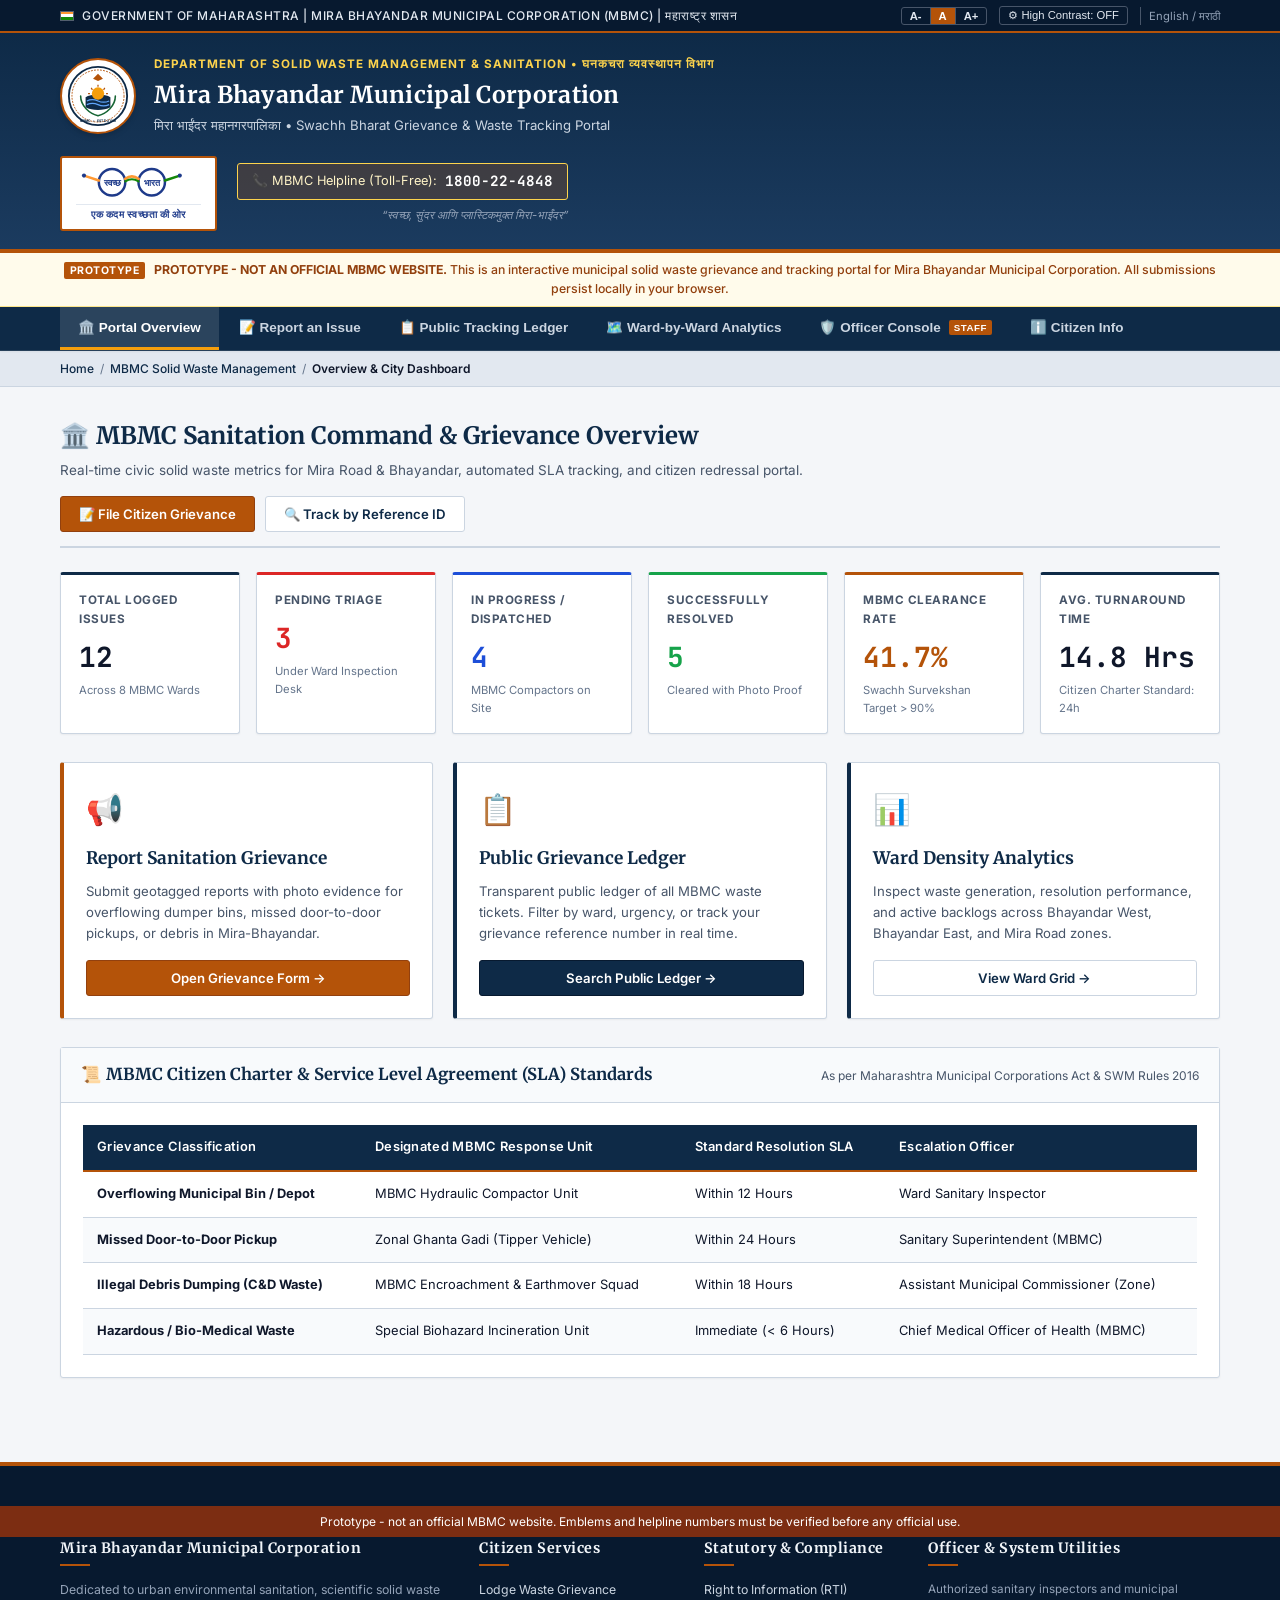
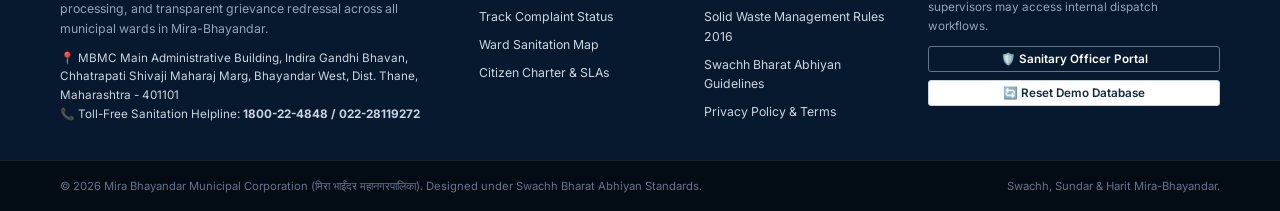
==== commit 363efc0d: "connect supabase backend" ====
--- a/index.html
+++ b/index.html
@@ -6,6 +6,12 @@
   <title>Mira Bhayandar Municipal Corporation - Solid Waste Management & Grievance Portal</title>
   <meta name="description" content="Official Mira Bhayandar Municipal Corporation (MBMC) Solid Waste Management Portal - Citizen Grievance Filing, Swachh Bharat Public Tracking Ledger, and Sanitary Inspector Live Monitoring System.">
   <meta name="theme-color" content="#07192f">
+  <link rel="manifest" href="manifest.webmanifest">
+  <link rel="icon" href="icon.svg" type="image/svg+xml">
+  <meta property="og:title" content="MBMC Solid Waste Grievance Portal (Prototype)">
+  <meta property="og:description" content="File and track solid-waste complaints across Mira-Bhayandar wards.">
+  <meta property="og:type" content="website">
+  <link rel="stylesheet" href="https://unpkg.com/leaflet@1.9.4/dist/leaflet.css">
   
   <!-- Fonts -->
   <link rel="preconnect" href="https://fonts.googleapis.com">
@@ -127,8 +133,8 @@
   <!-- 3. Prototype Disclaimer Banner -->
   <section class="gov-disclaimer-strip" role="region" aria-label="Demonstration Notice">
     <div class="container">
-      <span class="disclaimer-badge">MBMC Demo Portal</span>
-      <strong>DEMO PROTOTYPE NOTICE:</strong> This is an interactive municipal solid waste grievance and tracking portal for Mira Bhayandar Municipal Corporation. All submissions persist locally in your browser.
+      <span class="disclaimer-badge">Prototype</span>
+      <strong>PROTOTYPE - NOT AN OFFICIAL MBMC WEBSITE.</strong> This is an interactive municipal solid waste grievance and tracking portal for Mira Bhayandar Municipal Corporation. All submissions persist locally in your browser.
     </div>
   </section>
 
@@ -160,6 +166,9 @@
           <button class="nav-tab-link" data-view="officer" role="tab" aria-selected="false">
             🛡️ Officer Console <span class="officer-badge-nav">Staff</span>
           </button>
+        </li>
+      <li class="nav-tab-item" role="presentation">
+          <button class="nav-tab-link" data-view="info" role="tab" aria-selected="false">ℹ️ Citizen Info</button>
         </li>
       </ul>
     </div>
@@ -399,6 +408,9 @@
                 </label>
                 <div class="input-with-button">
                   <input type="text" id="reportLocation" class="form-input" placeholder="e.g. Near Maxus Mall Flyover, 60 Feet Road, Bhayandar West" required>
+                  <div id="pickMap" class="pick-map" aria-label="Map: tap to drop a pin on the exact spot"></div>
+                  <small id="pickMapHint" class="form-hint">Tap the map to drop a pin, or use Detect GPS.</small>
+                  <input type="text" id="hpWebsite" name="website" tabindex="-1" autocomplete="off" aria-hidden="true" style="position:absolute;left:-9999px;height:0;width:0;opacity:0">
                   <button type="button" class="gov-btn gov-btn-secondary" id="gpsHelperBtn" style="white-space: nowrap;">
                     📍 Detect GPS
                   </button>
@@ -689,7 +701,31 @@
       </section>
 
     </div>
-  </main>
+  
+      <section class="portal-view" id="view-info" aria-labelledby="headingInfo">
+        <div class="gov-page-header"><div class="page-title-group">
+          <h1 id="headingInfo">ℹ️ Citizen Information</h1>
+          <p>Waste segregation, collection timings and common questions. Timings shown are indicative; confirm with your ward office.</p>
+        </div></div>
+        <div class="info-grid">
+          <article class="info-card"><h3>Segregate at source</h3>
+            <ul><li><b>Green bin:</b> wet waste - kitchen scraps, vegetable peels, flowers.</li>
+            <li><b>Blue bin:</b> dry waste - paper, plastic, metal, glass.</li>
+            <li><b>Red/separate bag:</b> sanitary and bio-medical waste, wrapped and labelled.</li>
+            <li>Never mix C&amp;D debris with household waste; report dumping on this portal.</li></ul></article>
+          <article class="info-card"><h3>Ghanta Gadi (indicative)</h3>
+            <table class="info-table"><tr><th>Ward</th><th>Morning slot</th></tr>
+            <tr><td>Wards 1-2</td><td>7:00 - 9:00</td></tr><tr><td>Wards 3-4</td><td>7:30 - 9:30</td></tr>
+            <tr><td>Wards 5-6</td><td>8:00 - 10:00</td></tr><tr><td>Wards 7-8</td><td>8:30 - 10:30</td></tr></table>
+            <p class="form-hint">Placeholder timings - replace with the official MBMC schedule.</p></article>
+          <article class="info-card"><h3>FAQs</h3>
+            <details><summary>How fast will my complaint be handled?</summary><p>Critical 6h, High 12h, Medium 24h, Low 48h. Overdue items are flagged in the ledger.</p></details>
+            <details><summary>Do I need to share my phone number?</summary><p>No. You can file anonymously, but you will not receive updates.</p></details>
+            <details><summary>How do I track a complaint?</summary><p>Open the Public Ledger and search by reference ID.</p></details>
+            <details><summary>Is this the official MBMC site?</summary><p>No. This is a prototype for demonstration.</p></details></article>
+        </div>
+      </section>
+</main>
 
   <!-- ==========================================
        MODAL 1: GRIEVANCE ACKNOWLEDGEMENT RECEIPT
@@ -775,6 +811,7 @@
        6. OFFICIAL GOVERNMENT PORTAL FOOTER
        ========================================== -->
   <footer class="gov-footer" role="contentinfo">
+    <div style="background:#7c2d12;color:#fff;text-align:center;padding:6px;font-size:.8rem">Prototype - not an official MBMC website. Emblems and helpline numbers must be verified before any official use.</div>
     <div class="container">
       <div class="footer-top-grid">
         <div class="footer-col">
@@ -840,6 +877,11 @@
   </footer>
 
   <!-- Scripts -->
+  <script src="https://unpkg.com/leaflet@1.9.4/dist/leaflet.js"></script>
+  <script src="https://cdn.jsdelivr.net/npm/@supabase/supabase-js@2.58.0/dist/umd/supabase.min.js"></script>
+  <script src="config.js"></script>
   <script src="app.js"></script>
+  <script src="backend.js"></script>
+  <script src="extras.js"></script>
 </body>
 </html>
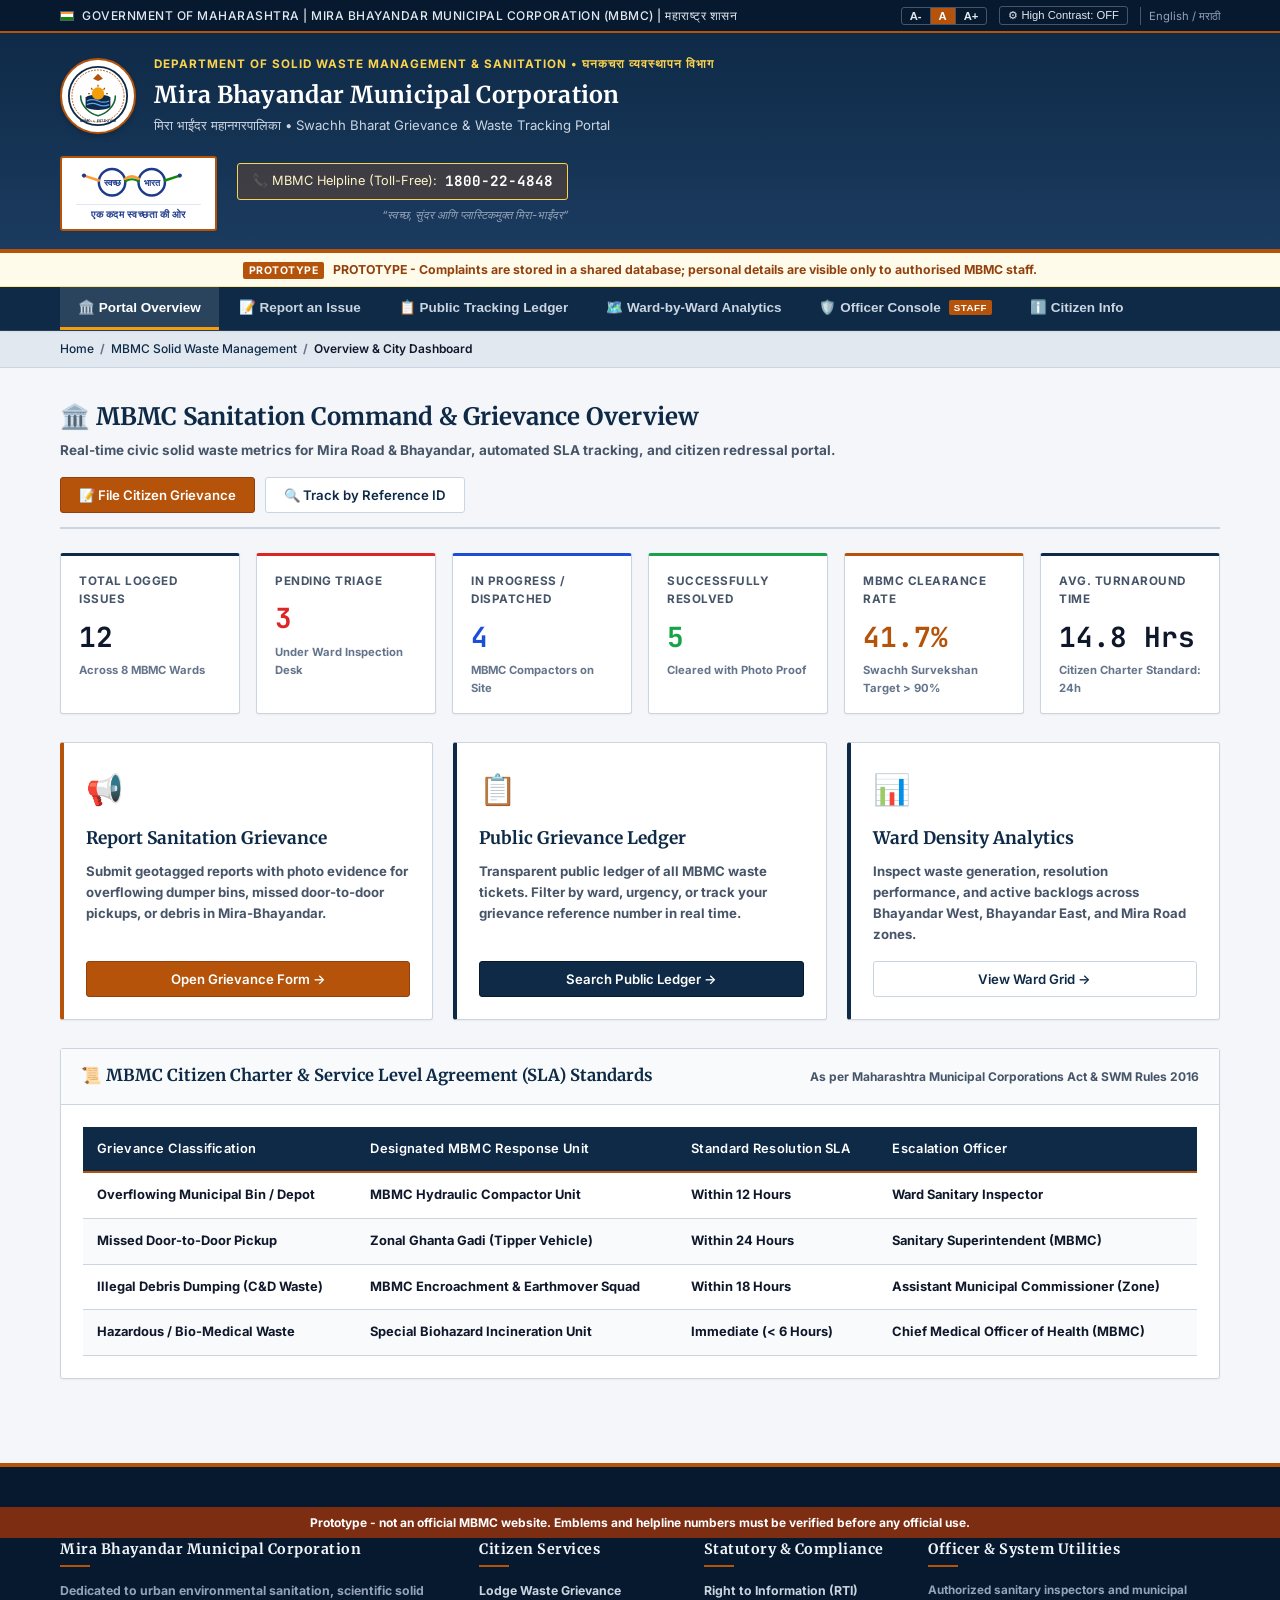
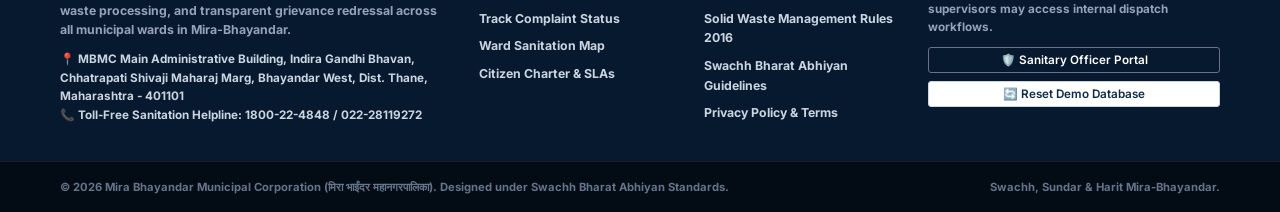
==== commit f7322531: "fix banner and info page" ====
--- a/index.html
+++ b/index.html
@@ -134,7 +134,7 @@
   <section class="gov-disclaimer-strip" role="region" aria-label="Demonstration Notice">
     <div class="container">
       <span class="disclaimer-badge">Prototype</span>
-      <strong>PROTOTYPE - NOT AN OFFICIAL MBMC WEBSITE.</strong> This is an interactive municipal solid waste grievance and tracking portal for Mira Bhayandar Municipal Corporation. All submissions persist locally in your browser.
+      <strong>PROTOTYPE -    Complaints are stored in a shared database; personal details are visible only to authorised MBMC staff.
     </div>
   </section>
 
--- a/styles.css
+++ b/styles.css
@@ -1584,3 +1584,21 @@
     max-width: 100% !important;
   }
 }
+
+/* ---- Additions: map, overdue, info page ---- */
+.pick-map{height:300px;margin-top:10px;border:1px solid var(--border,#cbd5e1);border-radius:4px;z-index:0}
+.form-hint{display:block;margin-top:4px;color:#475569;font-size:.8rem}
+.overdue-banner{background:#fef2f2;border-left:4px solid #b91c1c;color:#7f1d1d;padding:10px 14px;margin:12px 0;font-weight:600}
+.overdue-banner[hidden]{display:none}
+.info-grid{display:grid;grid-template-columns:repeat(auto-fit,minmax(280px,1fr));gap:16px;margin-top:16px}
+.info-card{background:#fff;border:1px solid #cbd5e1;border-top:3px solid #b45309;padding:16px}
+.info-card h3{margin:0 0 10px}
+.info-card ul{padding-left:18px;line-height:1.6}
+.info-table{width:100%;border-collapse:collapse}
+.info-table th,.info-table td{border-bottom:1px solid #e2e8f0;padding:6px;text-align:left}
+.info-card details{border-bottom:1px solid #e2e8f0;padding:8px 0}
+.info-card summary{cursor:pointer;font-weight:600}
+@media (max-width:640px){.pick-map{height:240px}}
+#view-info { padding: 0 24px 32px; max-width: 1200px; margin: 0 auto; }
+   #view-info { padding: 0 24px 32px; max-width: 1200px; margin: 0 auto; }
+   
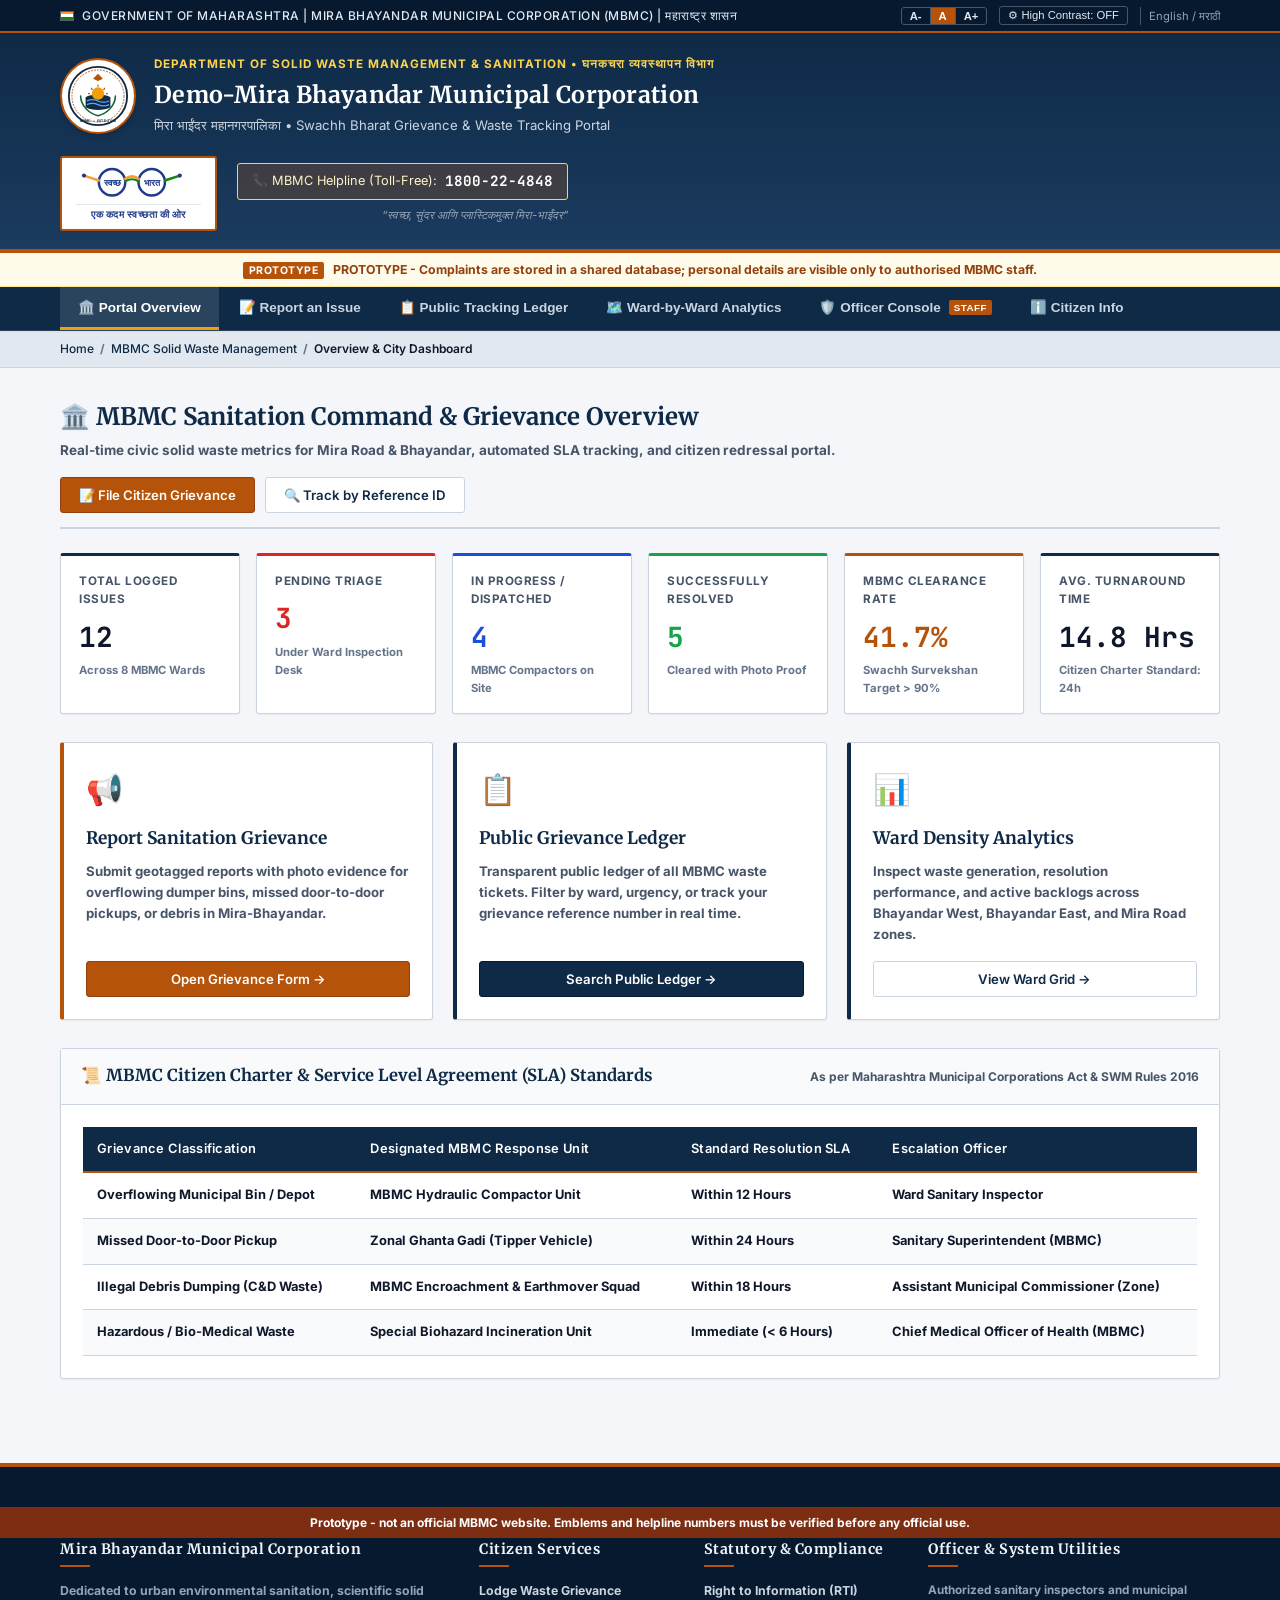
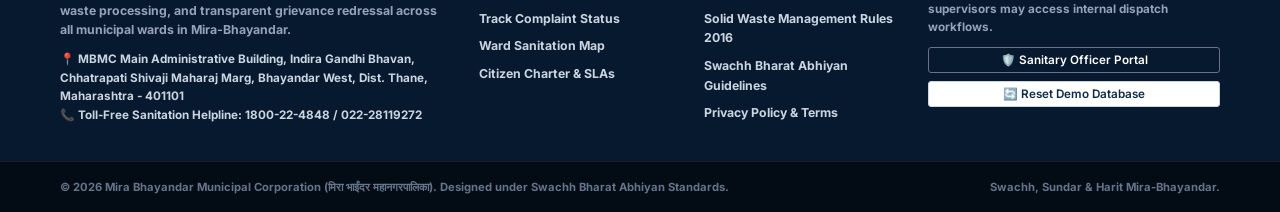
==== commit a2227731: "Update main title in index.html to demo version" ====
--- a/index.html
+++ b/index.html
@@ -86,7 +86,7 @@
 
           <div class="header-titles">
             <span class="gov-sub-title">DEPARTMENT OF SOLID WASTE MANAGEMENT & SANITATION • घनकचरा व्यवस्थापन विभाग</span>
-            <h1 class="gov-main-title">Mira Bhayandar Municipal Corporation</h1>
+            <h1 class="gov-main-title">Demo-Mira Bhayandar Municipal Corporation</h1>
             <span class="gov-department-title">मिरा भाईंदर महानगरपालिका • Swachh Bharat Grievance & Waste Tracking Portal</span>
           </div>
         </div>
